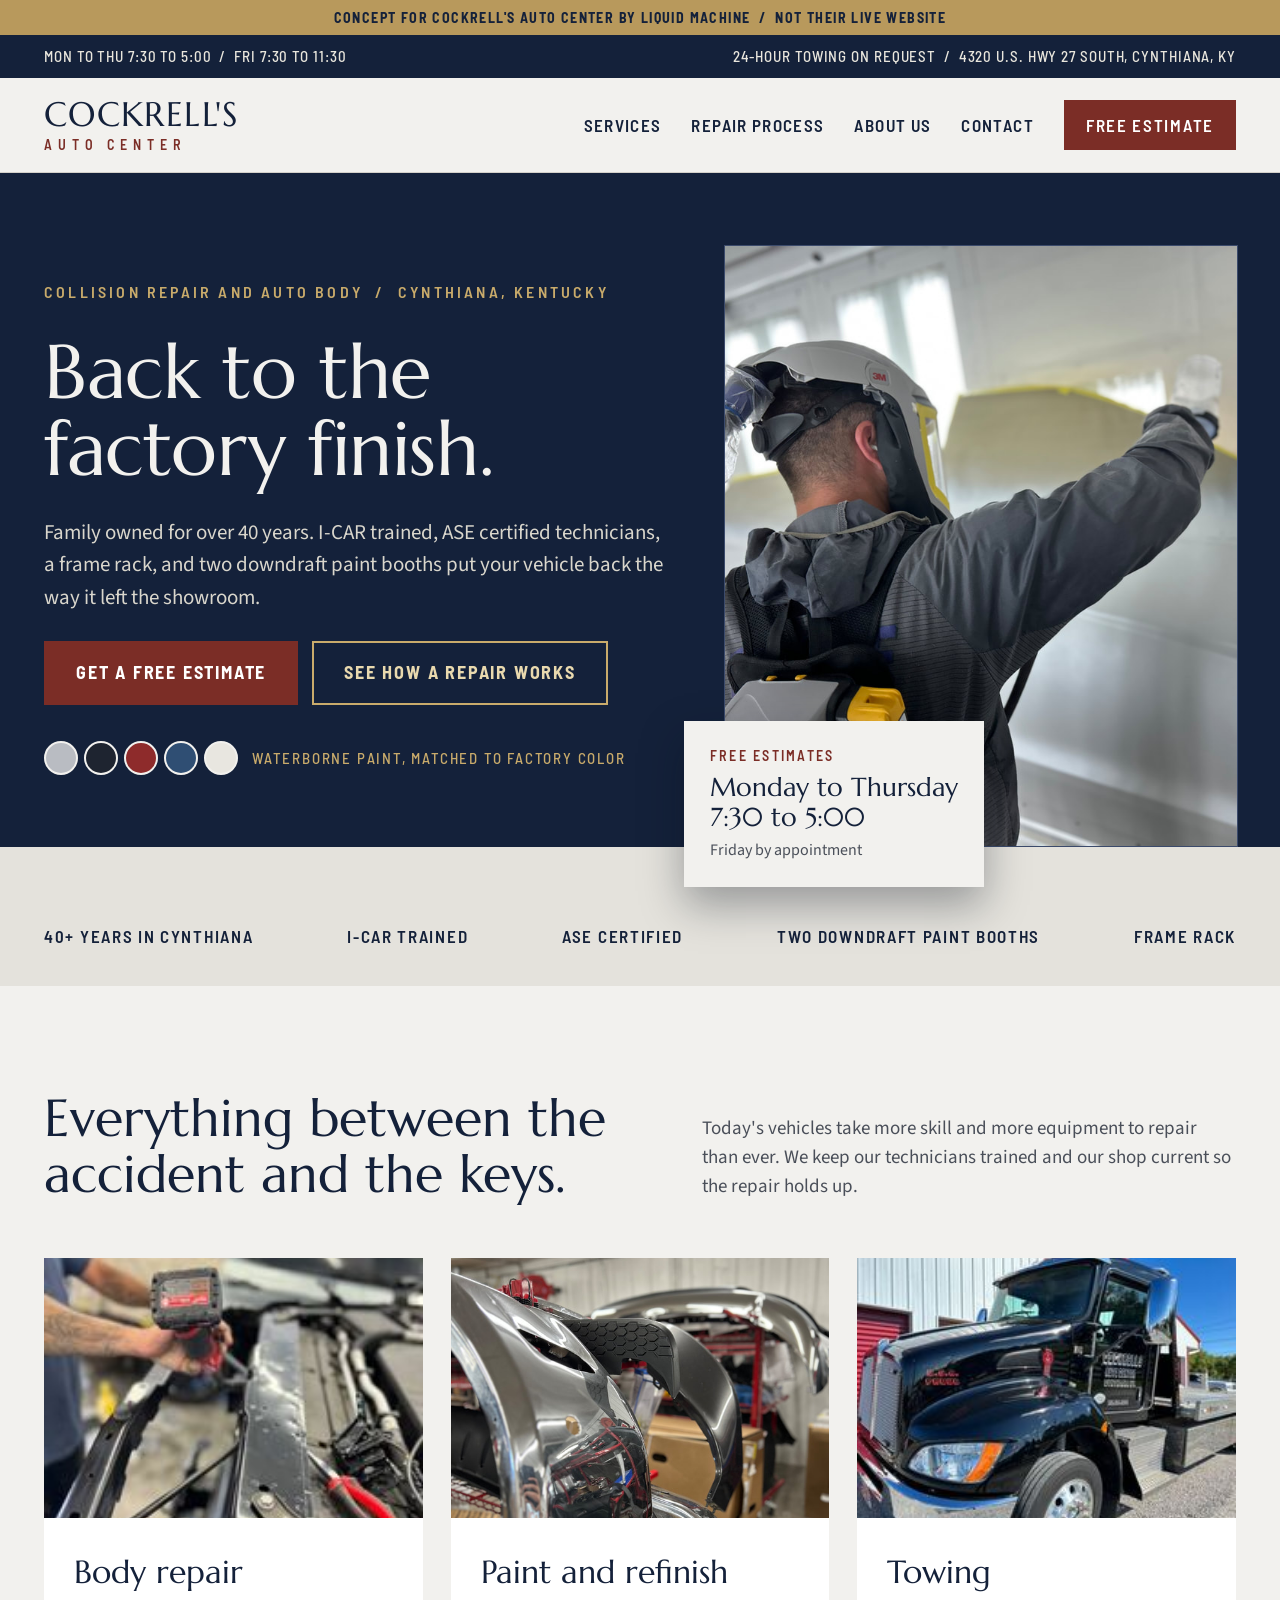
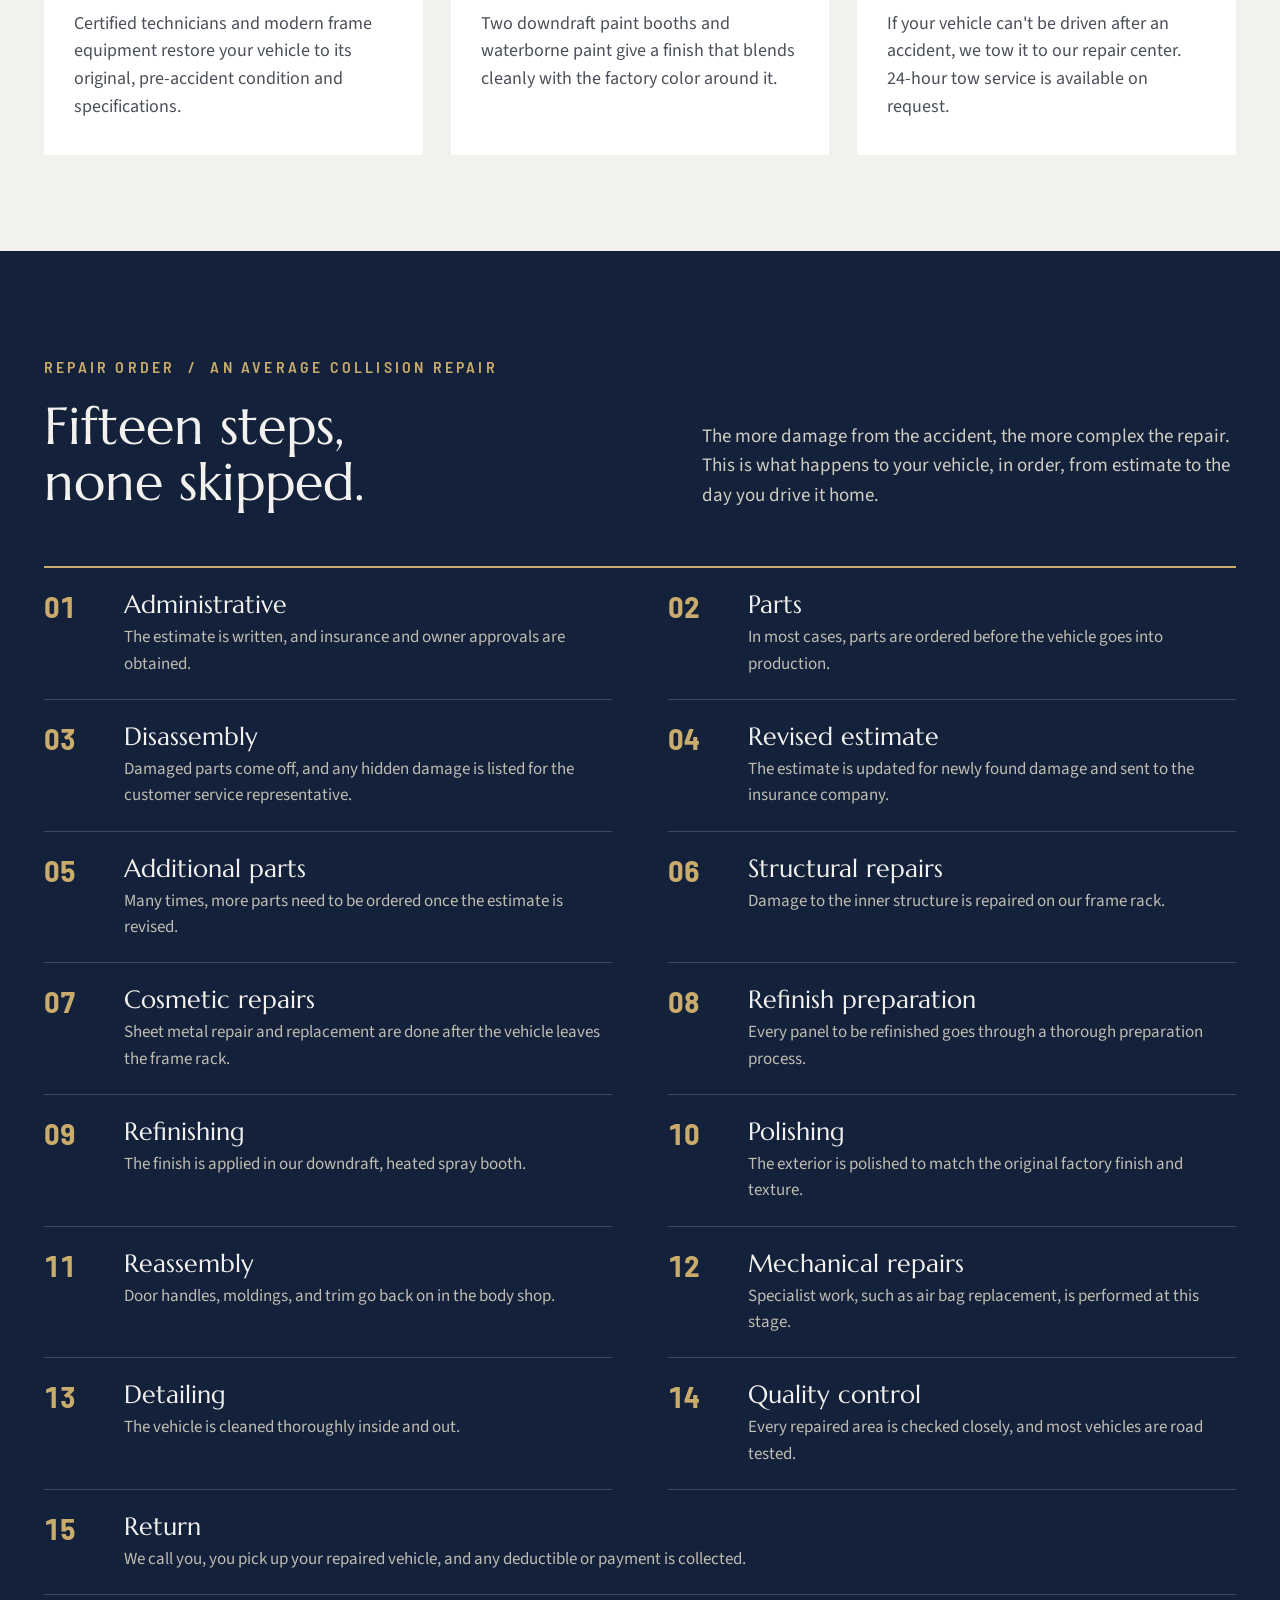
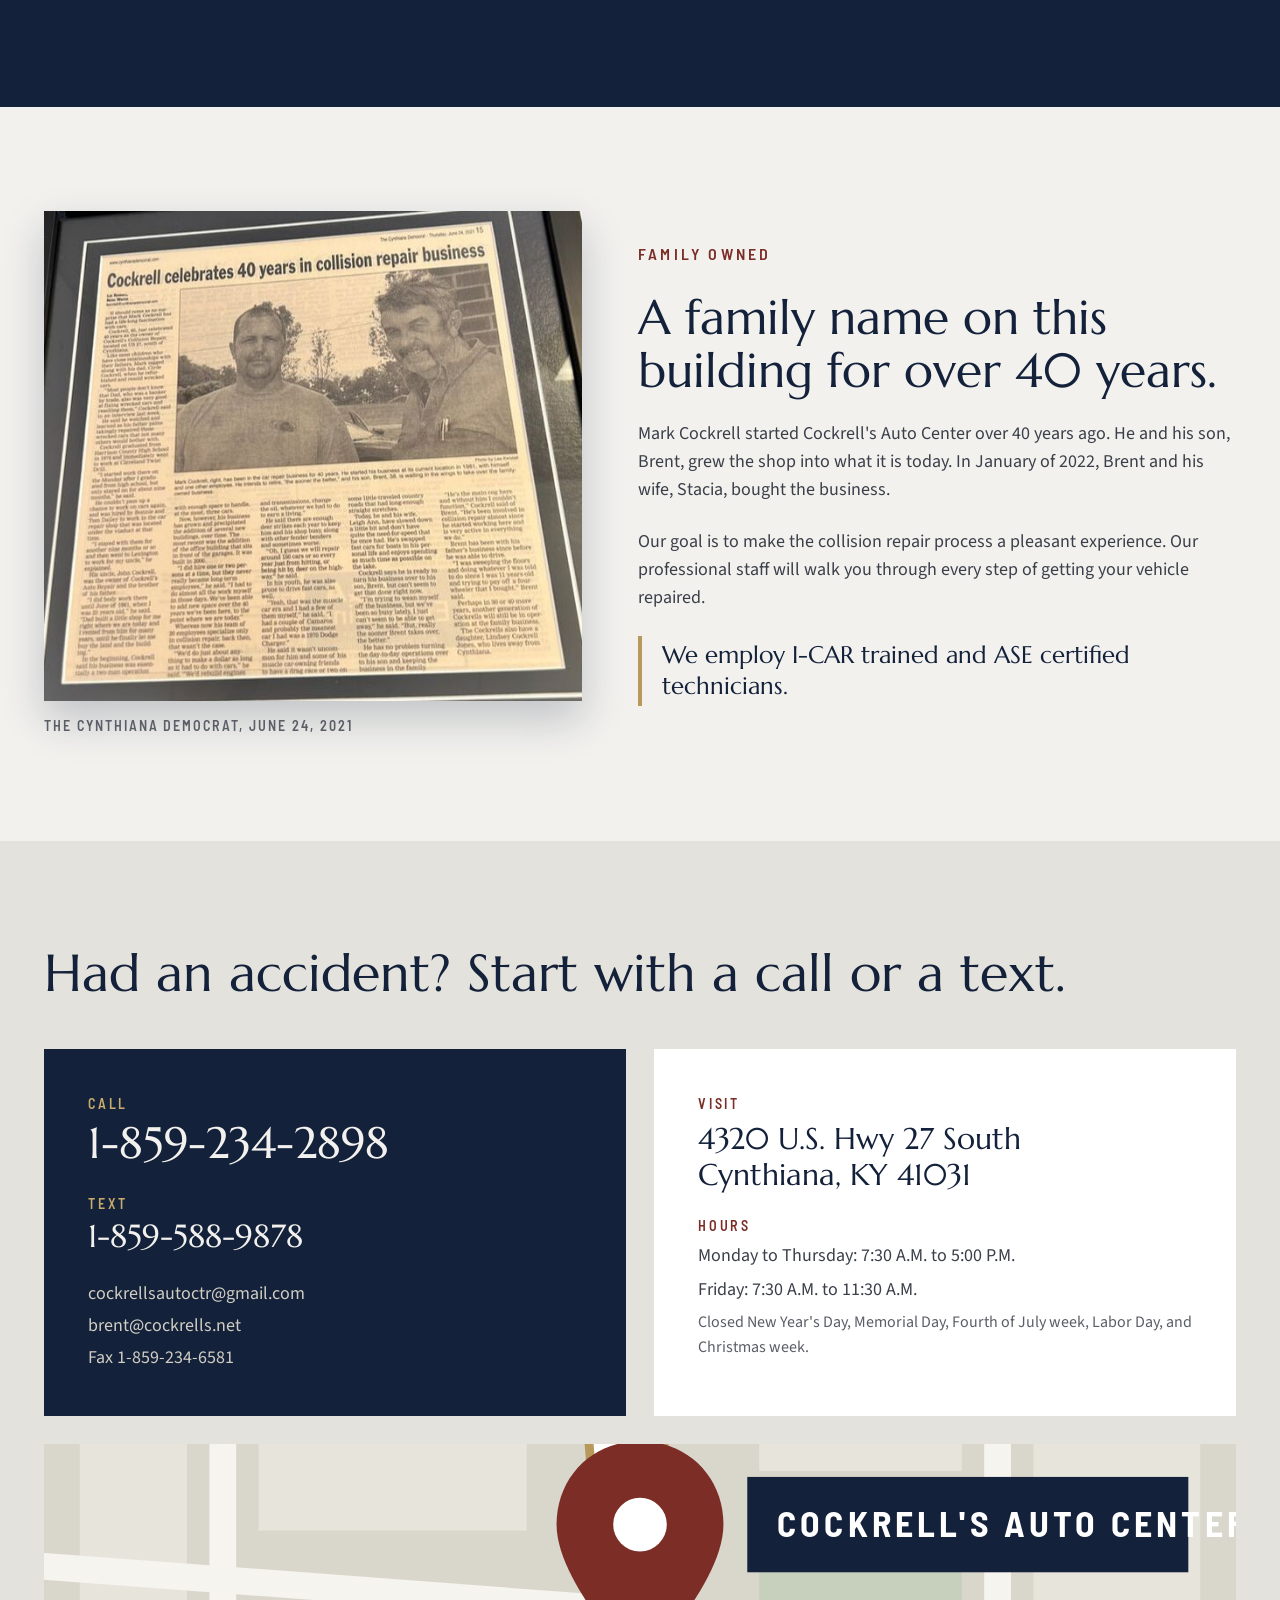
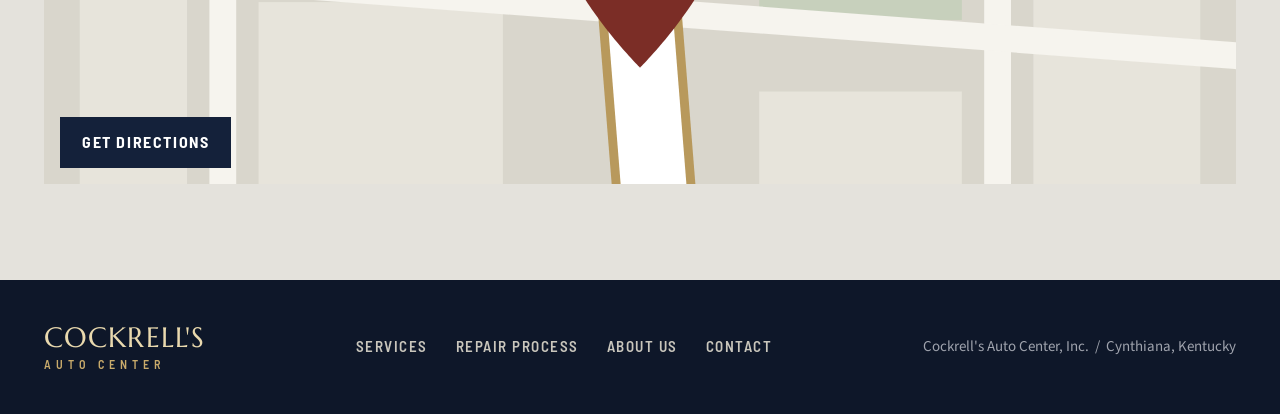
==== cockrells/index.html @ a6ce6d7f "Add hidden Cockrell's website concept demo at /cockrells Standalone page with the five mockup photos" ====
<!doctype html>
<html lang="en">
<head>
<meta charset="utf-8">
<meta name="viewport" content="width=device-width, initial-scale=1">
<meta name="robots" content="noindex, nofollow">
<title>Cockrell's Auto Center | Website concept</title>
<link rel="icon" href="/favicon.svg" type="image/svg+xml">
<link rel="preconnect" href="https://fonts.googleapis.com">
<link rel="preconnect" href="https://fonts.gstatic.com" crossorigin>
<link href="https://fonts.googleapis.com/css2?family=Barlow+Semi+Condensed:wght@500;600;700&family=Marcellus&family=Source+Sans+3:wght@400;600&display=swap" rel="stylesheet">
<style>
html{scroll-behavior:smooth}
body{margin:0;background:#F2F1EE;color:#1B1F27;font-family:'Source Sans 3',system-ui,sans-serif}
img{max-width:100%}
a{color:inherit;text-decoration:none}
a:hover{opacity:.8}
a:focus-visible{outline:3px solid #B8995C;outline-offset:3px}
</style>
</head>
<body>
<div style="background:#B8995C;color:#14213A;text-align:center;padding:9px 16px;font-family:'Barlow Semi Condensed',sans-serif;font-weight:700;font-size:14px;letter-spacing:.1em;text-transform:uppercase">Concept for Cockrell's Auto Center by Liquid Machine &nbsp;/&nbsp; Not their live website</div>
<div style="width:100%;background:#F2F1EE;color:#1B1F27;font-family:'Source Sans 3',system-ui,sans-serif;font-size:18px;line-height:1.55">

  <!-- Utility bar -->
  <div style="background:#14213A;color:#E9E6DD">
    <div style="max-width:1240px;margin:0 auto;padding:10px 24px;box-sizing:border-box;display:flex;flex-wrap:wrap;gap:8px 32px;justify-content:space-between;font-family:'Barlow Semi Condensed',sans-serif;font-weight:500;font-size:15px;letter-spacing:.06em;text-transform:uppercase">
      <span>Mon to Thu 7:30 to 5:00 &nbsp;/&nbsp; Fri 7:30 to 11:30</span>
      <span>24-hour towing on request &nbsp;/&nbsp; 4320 U.S. Hwy 27 South, Cynthiana, KY</span>
    </div>
  </div>

  <!-- Nav -->
  <div style="background:#F2F1EE;border-bottom:1px solid #D4D1CA">
    <div style="max-width:1240px;margin:0 auto;padding:20px 24px;box-sizing:border-box;display:flex;flex-wrap:wrap;gap:16px 40px;align-items:center;justify-content:space-between">
      <a href="#top" style="display:flex;flex-direction:column;line-height:1">
        <span style="font-family:'Marcellus',serif;font-size:34px;letter-spacing:.04em;color:#14213A">COCKRELL'S</span>
        <span style="font-family:'Barlow Semi Condensed',sans-serif;font-weight:600;font-size:14px;letter-spacing:.42em;color:#7B2D26;margin-top:6px">AUTO CENTER</span>
      </a>
      <div style="display:flex;flex-wrap:wrap;gap:10px 30px;align-items:center;font-family:'Barlow Semi Condensed',sans-serif;font-weight:600;font-size:17px;letter-spacing:.08em;text-transform:uppercase;color:#14213A">
        <a href="#services">Services</a>
        <a href="#process">Repair Process</a>
        <a href="#about">About Us</a>
        <a href="#contact">Contact</a>
        <a href="#contact" style="background:#7B2D26;color:#FFFFFF;padding:12px 22px;letter-spacing:.1em">Free Estimate</a>
      </div>
    </div>
  </div>

  <!-- Hero -->
  <div id="top" style="background:#14213A;color:#F2F1EE">
    <div style="max-width:1240px;margin:0 auto;padding:72px 24px 0;box-sizing:border-box;display:flex;flex-wrap:wrap;gap:48px;align-items:flex-end">
      <div style="flex:1 1 520px;min-width:0;padding-bottom:72px;display:flex;flex-direction:column;gap:28px">
        <div style="font-family:'Barlow Semi Condensed',sans-serif;font-weight:600;font-size:16px;letter-spacing:.2em;text-transform:uppercase;color:#C9AB6B">Collision repair and auto body &nbsp;/&nbsp; Cynthiana, Kentucky</div>
        <h1 style="margin:0;font-family:'Marcellus',serif;font-weight:400;font-size:76px;line-height:1.02;letter-spacing:-.005em;text-wrap:balance">Back to the factory finish.</h1>
        <p style="margin:0;max-width:30em;font-size:21px;line-height:1.55;color:#D9D6CC">Family owned for over 40 years. I-CAR trained, ASE certified technicians, a frame rack, and two downdraft paint booths put your vehicle back the way it left the showroom.</p>
        <div style="display:flex;flex-wrap:wrap;gap:14px">
          <a href="#contact" style="background:#7B2D26;color:#FFFFFF;padding:18px 32px;font-family:'Barlow Semi Condensed',sans-serif;font-weight:700;font-size:18px;letter-spacing:.1em;text-transform:uppercase">Get a free estimate</a>
          <a href="#process" style="border:2px solid #C9AB6B;color:#E9D9AE;padding:16px 30px;font-family:'Barlow Semi Condensed',sans-serif;font-weight:700;font-size:18px;letter-spacing:.1em;text-transform:uppercase">See how a repair works</a>
        </div>
        <div style="display:flex;flex-wrap:wrap;gap:14px;align-items:center;margin-top:8px">
          <div style="display:flex;gap:6px">
            <div style="width:30px;height:30px;border-radius:50%;background:#B9BCC2;border:2px solid #F2F1EE"></div>
            <div style="width:30px;height:30px;border-radius:50%;background:#1E2430;border:2px solid #F2F1EE"></div>
            <div style="width:30px;height:30px;border-radius:50%;background:#8E2B2B;border:2px solid #F2F1EE"></div>
            <div style="width:30px;height:30px;border-radius:50%;background:#2F4E73;border:2px solid #F2F1EE"></div>
            <div style="width:30px;height:30px;border-radius:50%;background:#E8E6E0;border:2px solid #F2F1EE"></div>
          </div>
          <span style="font-family:'Barlow Semi Condensed',sans-serif;font-weight:500;font-size:15px;letter-spacing:.12em;text-transform:uppercase;color:#C9AB6B">Waterborne paint, matched to factory color</span>
        </div>
      </div>

      <div style="flex:1 1 400px;min-width:0;position:relative">
        <img src="/cockrells/img/painter.jpg" alt="A Cockrell's painter in a respirator hood spraying a vehicle in the paint booth" style="display:block;width:100%;height:600px;object-fit:cover;object-position:28% 50%;border:1px solid #3B4A6B">
        <div style="position:absolute;left:-40px;bottom:-40px;max-width:300px;background:#F2F1EE;color:#14213A;padding:24px 26px;box-shadow:0 18px 40px rgba(10,16,30,.35);display:flex;flex-direction:column;gap:6px">
          <span style="font-family:'Barlow Semi Condensed',sans-serif;font-weight:600;font-size:14px;letter-spacing:.16em;text-transform:uppercase;color:#7B2D26">Free estimates</span>
          <span style="font-family:'Marcellus',serif;font-size:26px;line-height:1.15">Monday to Thursday<br>7:30 to 5:00</span>
          <span style="font-size:16px;color:#4A4F59">Friday by appointment</span>
        </div>
      </div>
    </div>
  </div>

  <!-- Credentials strip -->
  <div style="background:#E4E2DC;padding-top:40px">
    <div style="max-width:1240px;margin:0 auto;padding:36px 24px;box-sizing:border-box;display:flex;flex-wrap:wrap;gap:20px 48px;justify-content:space-between;font-family:'Barlow Semi Condensed',sans-serif;font-weight:600;font-size:17px;letter-spacing:.1em;text-transform:uppercase;color:#14213A">
      <span>40+ years in Cynthiana</span>
      <span>I-CAR trained</span>
      <span>ASE certified</span>
      <span>Two downdraft paint booths</span>
      <span>Frame rack</span>
    </div>
  </div>

  <!-- Services -->
  <div id="services" style="padding:104px 0 96px">
    <div style="max-width:1240px;margin:0 auto;padding:0 24px;box-sizing:border-box;display:flex;flex-direction:column;gap:56px">
      <div style="display:flex;flex-wrap:wrap;gap:24px 64px;align-items:flex-end;justify-content:space-between">
        <h2 style="margin:0;flex:1 1 420px;font-family:'Marcellus',serif;font-weight:400;font-size:52px;line-height:1.08;color:#14213A;text-wrap:balance">Everything between the accident and the keys.</h2>
        <p style="margin:0;flex:1 1 360px;font-size:19px;color:#4A4F59;max-width:34em">Today's vehicles take more skill and more equipment to repair than ever. We keep our technicians trained and our shop current so the repair holds up.</p>
      </div>

      <div style="display:flex;flex-wrap:wrap;gap:28px">
        <div style="flex:1 1 340px;min-width:0;display:flex;flex-direction:column;background:#FFFFFF">
          <img src="/cockrells/img/body-repair.jpg" alt="A technician using a power tool on a vehicle's front structure" style="display:block;width:100%;height:260px;object-fit:cover;object-position:50% 30%">
          <div style="padding:30px 30px 34px;display:flex;flex-direction:column;gap:12px">
            <h3 style="margin:0;font-family:'Marcellus',serif;font-weight:400;font-size:32px;color:#14213A">Body repair</h3>
            <p style="margin:0;color:#4A4F59">Certified technicians and modern frame equipment restore your vehicle to its original, pre-accident condition and specifications.</p>
          </div>
        </div>

        <div style="flex:1 1 340px;min-width:0;display:flex;flex-direction:column;background:#FFFFFF">
          <img src="/cockrells/img/paint-refinish.jpg" alt="Chrome and painted bumpers staged on racks inside the shop" style="display:block;width:100%;height:260px;object-fit:cover;object-position:50% 38%">
          <div style="padding:30px 30px 34px;display:flex;flex-direction:column;gap:12px">
            <h3 style="margin:0;font-family:'Marcellus',serif;font-weight:400;font-size:32px;color:#14213A">Paint and refinish</h3>
            <p style="margin:0;color:#4A4F59">Two downdraft paint booths and waterborne paint give a finish that blends cleanly with the factory color around it.</p>
          </div>
        </div>

        <div style="flex:1 1 340px;min-width:0;display:flex;flex-direction:column;background:#FFFFFF">
          <img src="/cockrells/img/towing.jpg" alt="Cockrell's black rollback tow truck parked outside the shop" style="display:block;width:100%;height:260px;object-fit:cover;object-position:50% 50%">
          <div style="padding:30px 30px 34px;display:flex;flex-direction:column;gap:12px">
            <h3 style="margin:0;font-family:'Marcellus',serif;font-weight:400;font-size:32px;color:#14213A">Towing</h3>
            <p style="margin:0;color:#4A4F59">If your vehicle can't be driven after an accident, we tow it to our repair center. 24-hour tow service is available on request.</p>
          </div>
        </div>
      </div>
    </div>
  </div>

  <!-- Repair order / process -->
  <div id="process" style="background:#14213A;color:#F2F1EE;padding:104px 0 112px">
    <div style="max-width:1240px;margin:0 auto;padding:0 24px;box-sizing:border-box;display:flex;flex-direction:column;gap:56px">
      <div style="display:flex;flex-wrap:wrap;gap:24px 64px;align-items:flex-end;justify-content:space-between">
        <div style="flex:1 1 420px;display:flex;flex-direction:column;gap:18px">
          <span style="font-family:'Barlow Semi Condensed',sans-serif;font-weight:600;font-size:16px;letter-spacing:.2em;text-transform:uppercase;color:#C9AB6B">Repair order &nbsp;/&nbsp; an average collision repair</span>
          <h2 style="margin:0;font-family:'Marcellus',serif;font-weight:400;font-size:52px;line-height:1.08;text-wrap:balance">Fifteen steps, none skipped.</h2>
        </div>
        <p style="margin:0;flex:1 1 360px;font-size:19px;color:#D0CDC3;max-width:34em">The more damage from the accident, the more complex the repair. This is what happens to your vehicle, in order, from estimate to the day you drive it home.</p>
      </div>

      <div style="display:flex;flex-wrap:wrap;gap:0 56px;border-top:2px solid #C9AB6B">
        <div style="flex:1 1 480px;min-width:0;display:flex;gap:24px;padding:22px 0;border-bottom:1px solid #3A4866">
            <span style="flex:0 0 56px;font-family:'Barlow Semi Condensed',sans-serif;font-weight:700;font-size:30px;line-height:1.1;color:#C9AB6B;font-variant-numeric:tabular-nums">01</span>
            <div style="min-width:0;display:flex;flex-direction:column;gap:4px">
              <span style="font-family:'Marcellus',serif;font-size:25px;line-height:1.2">Administrative</span>
              <span style="font-size:17px;color:#BFBCB2">The estimate is written, and insurance and owner approvals are obtained.</span>
            </div>
          </div><div style="flex:1 1 480px;min-width:0;display:flex;gap:24px;padding:22px 0;border-bottom:1px solid #3A4866">
            <span style="flex:0 0 56px;font-family:'Barlow Semi Condensed',sans-serif;font-weight:700;font-size:30px;line-height:1.1;color:#C9AB6B;font-variant-numeric:tabular-nums">02</span>
            <div style="min-width:0;display:flex;flex-direction:column;gap:4px">
              <span style="font-family:'Marcellus',serif;font-size:25px;line-height:1.2">Parts</span>
              <span style="font-size:17px;color:#BFBCB2">In most cases, parts are ordered before the vehicle goes into production.</span>
            </div>
          </div><div style="flex:1 1 480px;min-width:0;display:flex;gap:24px;padding:22px 0;border-bottom:1px solid #3A4866">
            <span style="flex:0 0 56px;font-family:'Barlow Semi Condensed',sans-serif;font-weight:700;font-size:30px;line-height:1.1;color:#C9AB6B;font-variant-numeric:tabular-nums">03</span>
            <div style="min-width:0;display:flex;flex-direction:column;gap:4px">
              <span style="font-family:'Marcellus',serif;font-size:25px;line-height:1.2">Disassembly</span>
              <span style="font-size:17px;color:#BFBCB2">Damaged parts come off, and any hidden damage is listed for the customer service representative.</span>
            </div>
          </div><div style="flex:1 1 480px;min-width:0;display:flex;gap:24px;padding:22px 0;border-bottom:1px solid #3A4866">
            <span style="flex:0 0 56px;font-family:'Barlow Semi Condensed',sans-serif;font-weight:700;font-size:30px;line-height:1.1;color:#C9AB6B;font-variant-numeric:tabular-nums">04</span>
            <div style="min-width:0;display:flex;flex-direction:column;gap:4px">
              <span style="font-family:'Marcellus',serif;font-size:25px;line-height:1.2">Revised estimate</span>
              <span style="font-size:17px;color:#BFBCB2">The estimate is updated for newly found damage and sent to the insurance company.</span>
            </div>
          </div><div style="flex:1 1 480px;min-width:0;display:flex;gap:24px;padding:22px 0;border-bottom:1px solid #3A4866">
            <span style="flex:0 0 56px;font-family:'Barlow Semi Condensed',sans-serif;font-weight:700;font-size:30px;line-height:1.1;color:#C9AB6B;font-variant-numeric:tabular-nums">05</span>
            <div style="min-width:0;display:flex;flex-direction:column;gap:4px">
              <span style="font-family:'Marcellus',serif;font-size:25px;line-height:1.2">Additional parts</span>
              <span style="font-size:17px;color:#BFBCB2">Many times, more parts need to be ordered once the estimate is revised.</span>
            </div>
          </div><div style="flex:1 1 480px;min-width:0;display:flex;gap:24px;padding:22px 0;border-bottom:1px solid #3A4866">
            <span style="flex:0 0 56px;font-family:'Barlow Semi Condensed',sans-serif;font-weight:700;font-size:30px;line-height:1.1;color:#C9AB6B;font-variant-numeric:tabular-nums">06</span>
            <div style="min-width:0;display:flex;flex-direction:column;gap:4px">
              <span style="font-family:'Marcellus',serif;font-size:25px;line-height:1.2">Structural repairs</span>
              <span style="font-size:17px;color:#BFBCB2">Damage to the inner structure is repaired on our frame rack.</span>
            </div>
          </div><div style="flex:1 1 480px;min-width:0;display:flex;gap:24px;padding:22px 0;border-bottom:1px solid #3A4866">
            <span style="flex:0 0 56px;font-family:'Barlow Semi Condensed',sans-serif;font-weight:700;font-size:30px;line-height:1.1;color:#C9AB6B;font-variant-numeric:tabular-nums">07</span>
            <div style="min-width:0;display:flex;flex-direction:column;gap:4px">
              <span style="font-family:'Marcellus',serif;font-size:25px;line-height:1.2">Cosmetic repairs</span>
              <span style="font-size:17px;color:#BFBCB2">Sheet metal repair and replacement are done after the vehicle leaves the frame rack.</span>
            </div>
          </div><div style="flex:1 1 480px;min-width:0;display:flex;gap:24px;padding:22px 0;border-bottom:1px solid #3A4866">
            <span style="flex:0 0 56px;font-family:'Barlow Semi Condensed',sans-serif;font-weight:700;font-size:30px;line-height:1.1;color:#C9AB6B;font-variant-numeric:tabular-nums">08</span>
            <div style="min-width:0;display:flex;flex-direction:column;gap:4px">
              <span style="font-family:'Marcellus',serif;font-size:25px;line-height:1.2">Refinish preparation</span>
              <span style="font-size:17px;color:#BFBCB2">Every panel to be refinished goes through a thorough preparation process.</span>
            </div>
          </div><div style="flex:1 1 480px;min-width:0;display:flex;gap:24px;padding:22px 0;border-bottom:1px solid #3A4866">
            <span style="flex:0 0 56px;font-family:'Barlow Semi Condensed',sans-serif;font-weight:700;font-size:30px;line-height:1.1;color:#C9AB6B;font-variant-numeric:tabular-nums">09</span>
            <div style="min-width:0;display:flex;flex-direction:column;gap:4px">
              <span style="font-family:'Marcellus',serif;font-size:25px;line-height:1.2">Refinishing</span>
              <span style="font-size:17px;color:#BFBCB2">The finish is applied in our downdraft, heated spray booth.</span>
            </div>
          </div><div style="flex:1 1 480px;min-width:0;display:flex;gap:24px;padding:22px 0;border-bottom:1px solid #3A4866">
            <span style="flex:0 0 56px;font-family:'Barlow Semi Condensed',sans-serif;font-weight:700;font-size:30px;line-height:1.1;color:#C9AB6B;font-variant-numeric:tabular-nums">10</span>
            <div style="min-width:0;display:flex;flex-direction:column;gap:4px">
              <span style="font-family:'Marcellus',serif;font-size:25px;line-height:1.2">Polishing</span>
              <span style="font-size:17px;color:#BFBCB2">The exterior is polished to match the original factory finish and texture.</span>
            </div>
          </div><div style="flex:1 1 480px;min-width:0;display:flex;gap:24px;padding:22px 0;border-bottom:1px solid #3A4866">
            <span style="flex:0 0 56px;font-family:'Barlow Semi Condensed',sans-serif;font-weight:700;font-size:30px;line-height:1.1;color:#C9AB6B;font-variant-numeric:tabular-nums">11</span>
            <div style="min-width:0;display:flex;flex-direction:column;gap:4px">
              <span style="font-family:'Marcellus',serif;font-size:25px;line-height:1.2">Reassembly</span>
              <span style="font-size:17px;color:#BFBCB2">Door handles, moldings, and trim go back on in the body shop.</span>
            </div>
          </div><div style="flex:1 1 480px;min-width:0;display:flex;gap:24px;padding:22px 0;border-bottom:1px solid #3A4866">
            <span style="flex:0 0 56px;font-family:'Barlow Semi Condensed',sans-serif;font-weight:700;font-size:30px;line-height:1.1;color:#C9AB6B;font-variant-numeric:tabular-nums">12</span>
            <div style="min-width:0;display:flex;flex-direction:column;gap:4px">
              <span style="font-family:'Marcellus',serif;font-size:25px;line-height:1.2">Mechanical repairs</span>
              <span style="font-size:17px;color:#BFBCB2">Specialist work, such as air bag replacement, is performed at this stage.</span>
            </div>
          </div><div style="flex:1 1 480px;min-width:0;display:flex;gap:24px;padding:22px 0;border-bottom:1px solid #3A4866">
            <span style="flex:0 0 56px;font-family:'Barlow Semi Condensed',sans-serif;font-weight:700;font-size:30px;line-height:1.1;color:#C9AB6B;font-variant-numeric:tabular-nums">13</span>
            <div style="min-width:0;display:flex;flex-direction:column;gap:4px">
              <span style="font-family:'Marcellus',serif;font-size:25px;line-height:1.2">Detailing</span>
              <span style="font-size:17px;color:#BFBCB2">The vehicle is cleaned thoroughly inside and out.</span>
            </div>
          </div><div style="flex:1 1 480px;min-width:0;display:flex;gap:24px;padding:22px 0;border-bottom:1px solid #3A4866">
            <span style="flex:0 0 56px;font-family:'Barlow Semi Condensed',sans-serif;font-weight:700;font-size:30px;line-height:1.1;color:#C9AB6B;font-variant-numeric:tabular-nums">14</span>
            <div style="min-width:0;display:flex;flex-direction:column;gap:4px">
              <span style="font-family:'Marcellus',serif;font-size:25px;line-height:1.2">Quality control</span>
              <span style="font-size:17px;color:#BFBCB2">Every repaired area is checked closely, and most vehicles are road tested.</span>
            </div>
          </div><div style="flex:1 1 480px;min-width:0;display:flex;gap:24px;padding:22px 0;border-bottom:1px solid #3A4866">
            <span style="flex:0 0 56px;font-family:'Barlow Semi Condensed',sans-serif;font-weight:700;font-size:30px;line-height:1.1;color:#C9AB6B;font-variant-numeric:tabular-nums">15</span>
            <div style="min-width:0;display:flex;flex-direction:column;gap:4px">
              <span style="font-family:'Marcellus',serif;font-size:25px;line-height:1.2">Return</span>
              <span style="font-size:17px;color:#BFBCB2">We call you, you pick up your repaired vehicle, and any deductible or payment is collected.</span>
            </div>
          </div>
      </div>
    </div>
  </div>

  <!-- About -->
  <div id="about" style="padding:104px 0">
    <div style="max-width:1240px;margin:0 auto;padding:0 24px;box-sizing:border-box;display:flex;flex-wrap:wrap;gap:56px;align-items:center">
      <div style="flex:1 1 380px;min-width:0;display:flex;flex-direction:column;gap:14px">
        <img src="/cockrells/img/clipping.jpg" alt="Framed newspaper clipping: Cockrell celebrates 40 years in collision repair business" style="display:block;width:100%;height:auto;box-shadow:0 18px 40px rgba(20,33,58,.22)">
        <span style="font-family:'Barlow Semi Condensed',sans-serif;font-weight:600;font-size:14px;letter-spacing:.14em;text-transform:uppercase;color:#5A5E66">The Cynthiana Democrat, June 24, 2021</span>
      </div>
      <div style="flex:1 1 440px;min-width:0;display:flex;flex-direction:column;gap:24px">
        <span style="font-family:'Barlow Semi Condensed',sans-serif;font-weight:600;font-size:16px;letter-spacing:.2em;text-transform:uppercase;color:#7B2D26">Family owned</span>
        <h2 style="margin:0;font-family:'Marcellus',serif;font-weight:400;font-size:48px;line-height:1.1;color:#14213A;text-wrap:balance">A family name on this building for over 40 years.</h2>
        <p style="margin:0;color:#3A3F49">Mark Cockrell started Cockrell's Auto Center over 40 years ago. He and his son, Brent, grew the shop into what it is today. In January of 2022, Brent and his wife, Stacia, bought the business.</p>
        <p style="margin:0;color:#3A3F49">Our goal is to make the collision repair process a pleasant experience. Our professional staff will walk you through every step of getting your vehicle repaired.</p>
        <div style="border-left:4px solid #B8995C;padding:4px 0 4px 20px;font-family:'Marcellus',serif;font-size:24px;line-height:1.3;color:#14213A">We employ I-CAR trained and ASE certified technicians.</div>
      </div>
    </div>
  </div>

  <!-- Contact -->
  <div id="contact" style="background:#E4E2DC;padding:104px 0 96px">
    <div style="max-width:1240px;margin:0 auto;padding:0 24px;box-sizing:border-box;display:flex;flex-direction:column;gap:48px">
      <h2 style="margin:0;font-family:'Marcellus',serif;font-weight:400;font-size:52px;line-height:1.08;color:#14213A;text-wrap:balance">Had an accident? Start with a call or a text.</h2>
      <div style="display:flex;flex-wrap:wrap;gap:28px">
        <div style="flex:1 1 380px;min-width:0;background:#14213A;color:#F2F1EE;padding:44px;display:flex;flex-direction:column;gap:26px">
          <div style="display:flex;flex-direction:column;gap:4px">
            <span style="font-family:'Barlow Semi Condensed',sans-serif;font-weight:600;font-size:14px;letter-spacing:.2em;text-transform:uppercase;color:#C9AB6B">Call</span>
            <span style="font-family:'Marcellus',serif;font-size:44px;line-height:1.1">1-859-234-2898</span>
          </div>
          <div style="display:flex;flex-direction:column;gap:4px">
            <span style="font-family:'Barlow Semi Condensed',sans-serif;font-weight:600;font-size:14px;letter-spacing:.2em;text-transform:uppercase;color:#C9AB6B">Text</span>
            <span style="font-family:'Marcellus',serif;font-size:32px;line-height:1.1">1-859-588-9878</span>
          </div>
          <div style="display:flex;flex-direction:column;gap:4px;font-size:18px;color:#D0CDC3">
            <span>cockrellsautoctr@gmail.com</span>
            <span>brent@cockrells.net</span>
            <span>Fax 1-859-234-6581</span>
          </div>
        </div>

        <div style="flex:1 1 380px;min-width:0;background:#FFFFFF;padding:44px;display:flex;flex-direction:column;gap:22px">
          <div style="display:flex;flex-direction:column;gap:6px">
            <span style="font-family:'Barlow Semi Condensed',sans-serif;font-weight:600;font-size:14px;letter-spacing:.2em;text-transform:uppercase;color:#7B2D26">Visit</span>
            <span style="font-family:'Marcellus',serif;font-size:30px;line-height:1.2;color:#14213A">4320 U.S. Hwy 27 South<br>Cynthiana, KY 41031</span>
          </div>
          <div style="display:flex;flex-direction:column;gap:6px;font-size:18px;color:#3A3F49">
            <span style="font-family:'Barlow Semi Condensed',sans-serif;font-weight:600;font-size:14px;letter-spacing:.2em;text-transform:uppercase;color:#7B2D26">Hours</span>
            <span>Monday to Thursday: 7:30 A.M. to 5:00 P.M.</span>
            <span>Friday: 7:30 A.M. to 11:30 A.M.</span>
            <span style="font-size:16px;color:#5A5E66">Closed New Year's Day, Memorial Day, Fourth of July week, Labor Day, and Christmas week.</span>
          </div>
        </div>

        <div style="flex:1 1 380px;min-width:0;min-height:340px;position:relative;overflow:hidden;background:#D9D6CC">
          <svg viewBox="0 0 400 340" preserveAspectRatio="xMidYMid slice" aria-hidden="true" style="position:absolute;top:0;left:0;width:100%;height:100%;display:block">
            <rect width="400" height="340" fill="#D9D6CC"/>
            <rect x="12" y="12" width="36" height="36" fill="#E7E4DB"/>
            <rect x="72" y="12" width="96" height="36" fill="#E7E4DB"/>
            <rect x="232" y="12" width="76" height="36" fill="#E7E4DB"/>
            <rect x="332" y="12" width="56" height="36" fill="#E7E4DB"/>
            <rect x="12" y="72" width="36" height="166" fill="#E7E4DB"/>
            <rect x="72" y="72" width="90" height="70" fill="#E7E4DB"/>
            <rect x="72" y="166" width="82" height="72" fill="#E7E4DB"/>
            <rect x="240" y="72" width="68" height="50" fill="#E7E4DB"/>
            <rect x="332" y="72" width="56" height="166" fill="#E7E4DB"/>
            <rect x="240" y="196" width="68" height="42" fill="#E7E4DB"/>
            <rect x="12" y="262" width="150" height="66" fill="#E7E4DB"/>
            <rect x="240" y="262" width="148" height="66" fill="#E7E4DB"/>
            <rect x="240" y="146" width="68" height="26" fill="#C7D0BC"/>
            <g stroke="#F6F4EE" stroke-width="9" stroke-linecap="round">
              <line x1="0" y1="60" x2="400" y2="60"/>
              <line x1="0" y1="250" x2="400" y2="250"/>
              <line x1="60" y1="0" x2="60" y2="340"/>
              <line x1="320" y1="0" x2="320" y2="340"/>
              <line x1="0" y1="154" x2="400" y2="184"/>
            </g>
            <line x1="186" y1="-6" x2="214" y2="346" stroke="#B8995C" stroke-width="28"/>
            <line x1="186" y1="-6" x2="214" y2="346" stroke="#FFFFFF" stroke-width="22"/>
            <text transform="translate(206,262) rotate(87)" font-family="Barlow Semi Condensed, sans-serif" font-weight="600" font-size="12" letter-spacing="3" fill="#5A5E66">U.S. 27</text>
            <path d="M200 112 C184 112 172 124 172 140 C172 160 200 188 200 188 C200 188 228 160 228 140 C228 124 216 112 200 112 Z" fill="#7B2D26"/>
            <circle cx="200" cy="140" r="9" fill="#FFFFFF"/>
            <rect x="236" y="124" width="148" height="32" fill="#14213A"/>
            <text x="246" y="144" font-family="Barlow Semi Condensed, sans-serif" font-weight="700" font-size="12" letter-spacing="1.4" fill="#FFFFFF">COCKRELL'S AUTO CENTER</text>
          </svg>
          <a href="https://www.google.com/maps/search/?api=1&amp;query=4320+US+Highway+27+South+Cynthiana+KY+41031" style="position:absolute;left:16px;bottom:16px;background:#14213A;color:#FFFFFF;padding:13px 22px;font-family:'Barlow Semi Condensed',sans-serif;font-weight:700;font-size:16px;letter-spacing:.1em;text-transform:uppercase">Get directions</a>
        </div>
      </div>
    </div>
  </div>

  <!-- Footer -->
  <div style="background:#0E1729;color:#C9C6BC">
    <div style="max-width:1240px;margin:0 auto;padding:44px 24px;box-sizing:border-box;display:flex;flex-wrap:wrap;gap:24px 48px;justify-content:space-between;align-items:center">
      <div style="display:flex;flex-direction:column;line-height:1">
        <span style="font-family:'Marcellus',serif;font-size:28px;letter-spacing:.04em;color:#E9D9AE">COCKRELL'S</span>
        <span style="font-family:'Barlow Semi Condensed',sans-serif;font-weight:600;font-size:12px;letter-spacing:.42em;color:#C9AB6B;margin-top:6px">AUTO CENTER</span>
      </div>
      <div style="display:flex;flex-wrap:wrap;gap:10px 28px;font-family:'Barlow Semi Condensed',sans-serif;font-weight:600;font-size:15px;letter-spacing:.1em;text-transform:uppercase">
        <a href="#services">Services</a>
        <a href="#process">Repair Process</a>
        <a href="#about">About Us</a>
        <a href="#contact">Contact</a>
      </div>
      <span style="font-size:15px;color:#9FA3AD">Cockrell's Auto Center, Inc. &nbsp;/&nbsp; Cynthiana, Kentucky</span>
    </div>
  </div>

</div>
</body>
</html>
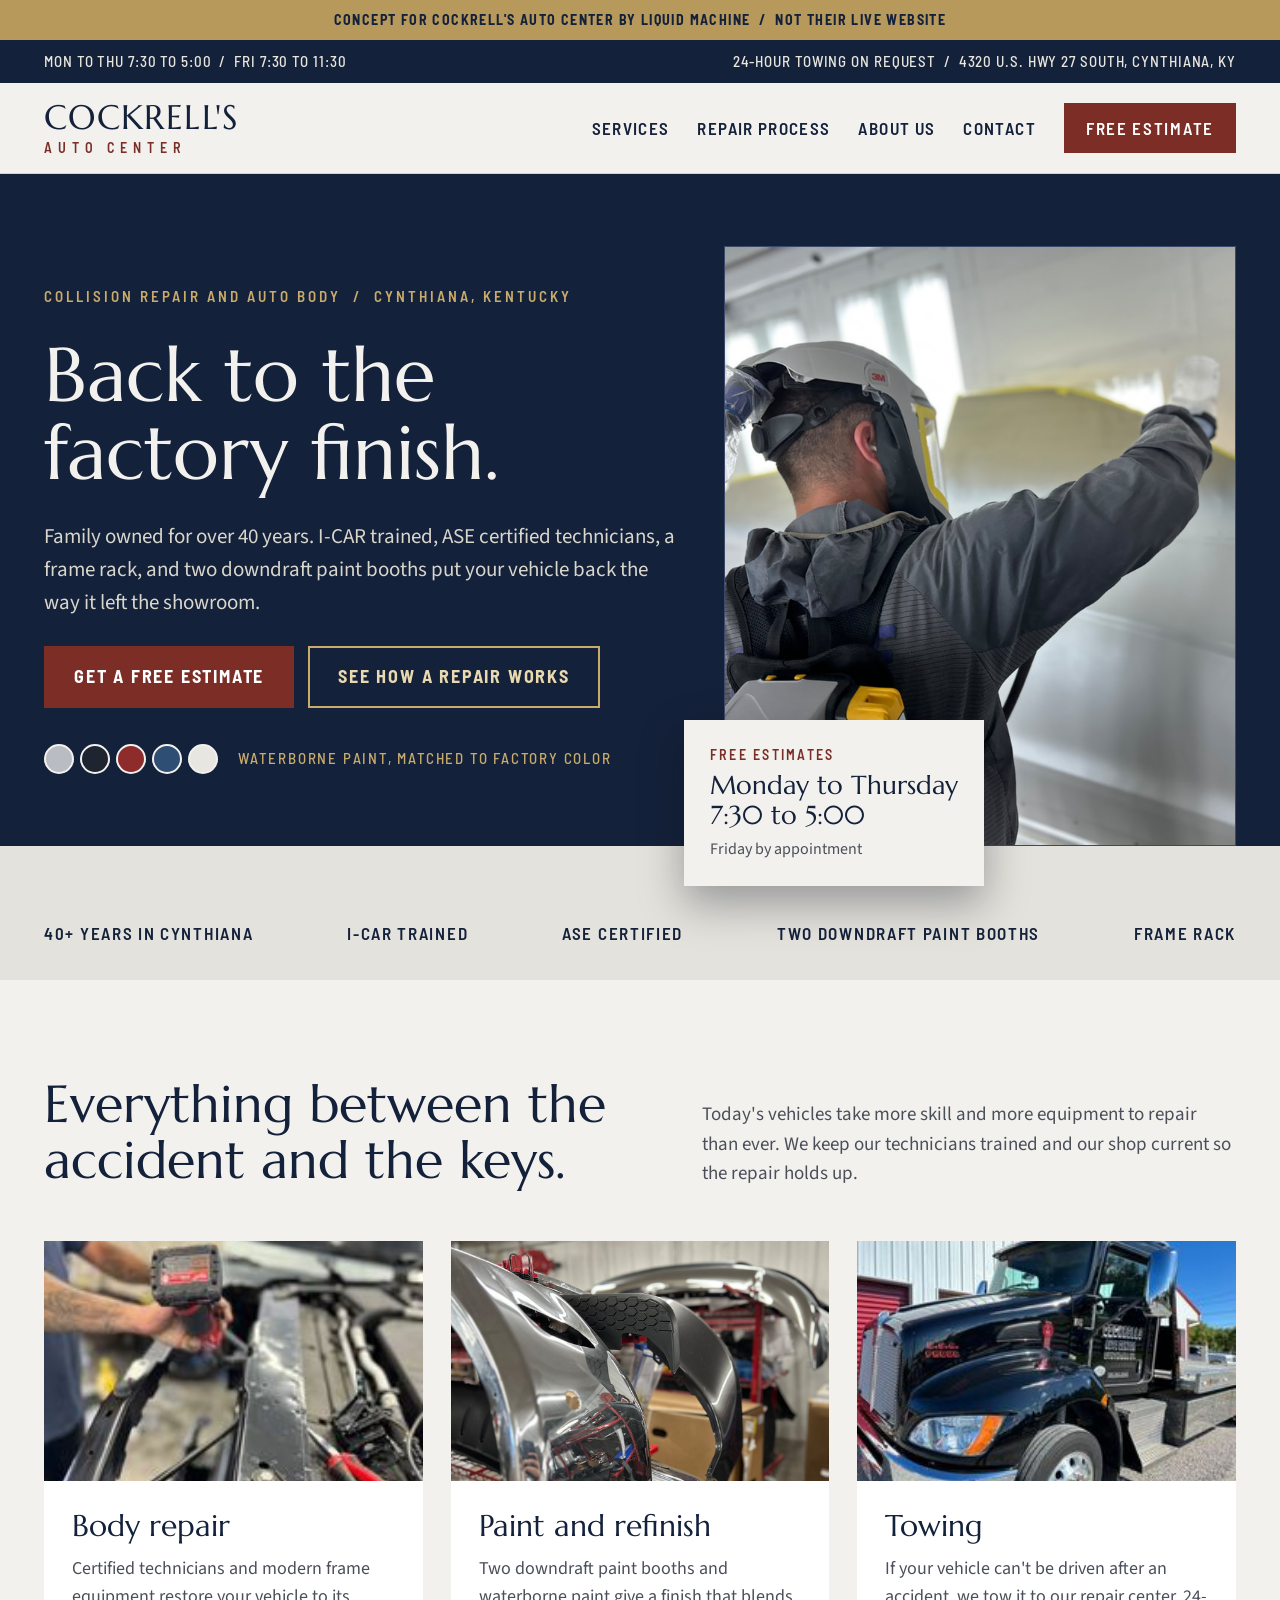
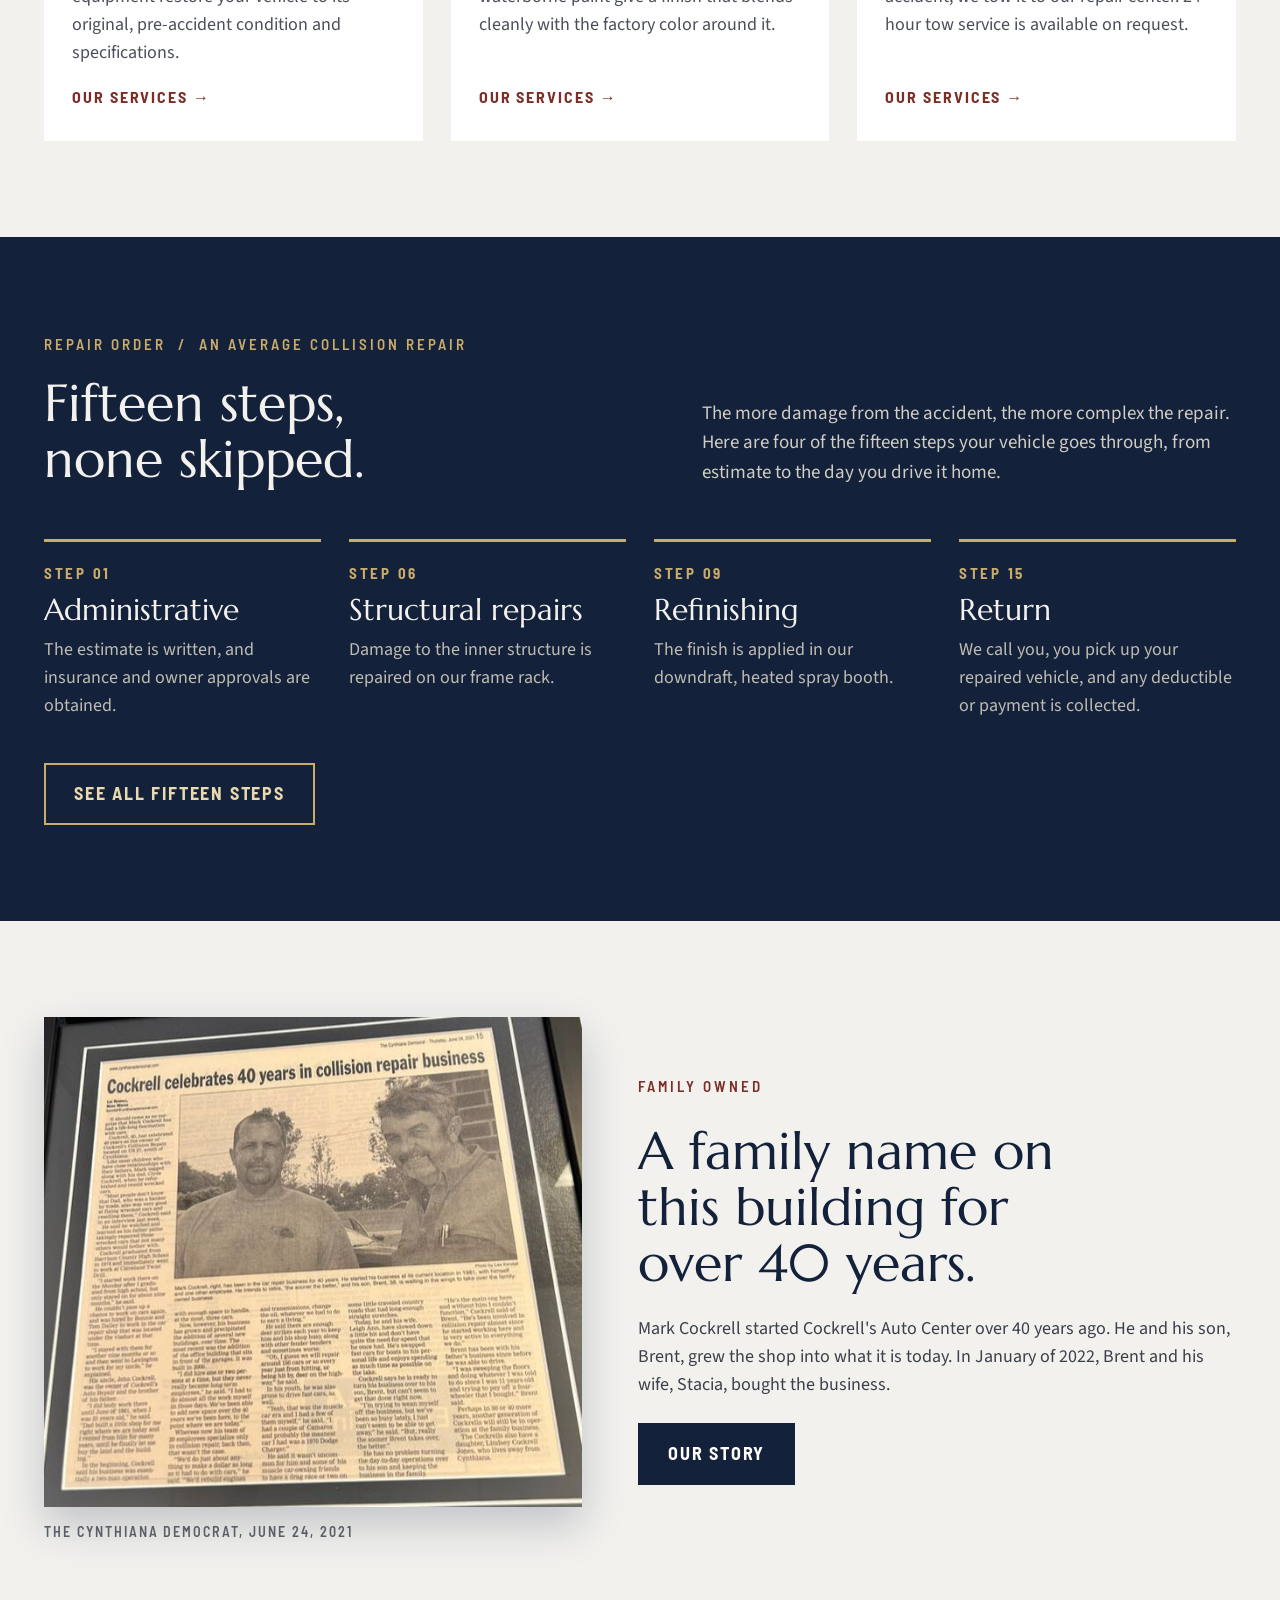
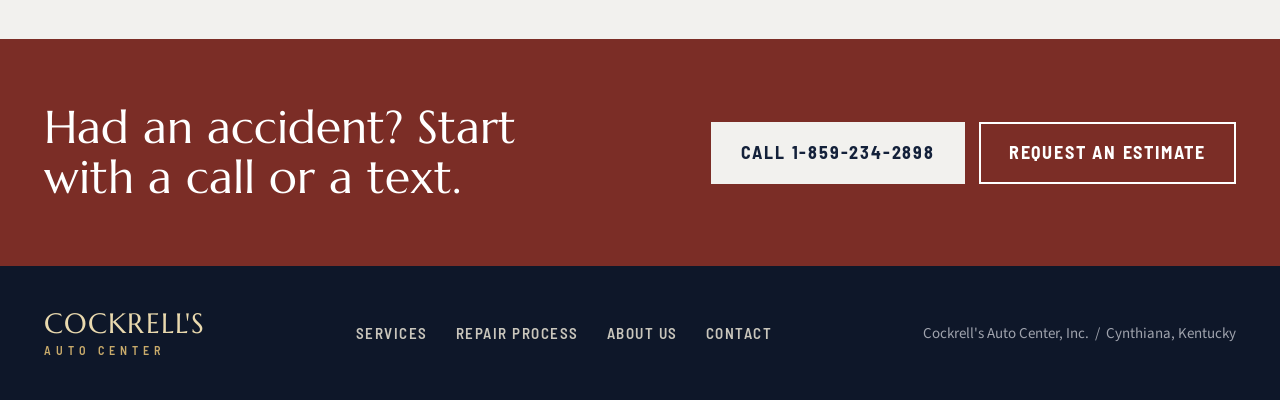
==== commit 4ce2c744: "Expand Cockrell's concept into five pages: home, services, repair process, about, contact Co-Authore" ====
--- a/cockrells/index.html
+++ b/cockrells/index.html
@@ -4,342 +4,82 @@
 <meta charset="utf-8">
 <meta name="viewport" content="width=device-width, initial-scale=1">
 <meta name="robots" content="noindex, nofollow">
-<title>Cockrell's Auto Center | Website concept</title>
+<title>Cockrell&#x27;s Auto Center | Website concept</title>
 <link rel="icon" href="/favicon.svg" type="image/svg+xml">
 <link rel="preconnect" href="https://fonts.googleapis.com">
 <link rel="preconnect" href="https://fonts.gstatic.com" crossorigin>
 <link href="https://fonts.googleapis.com/css2?family=Barlow+Semi+Condensed:wght@500;600;700&family=Marcellus&family=Source+Sans+3:wght@400;600&display=swap" rel="stylesheet">
-<style>
-html{scroll-behavior:smooth}
-body{margin:0;background:#F2F1EE;color:#1B1F27;font-family:'Source Sans 3',system-ui,sans-serif}
-img{max-width:100%}
-a{color:inherit;text-decoration:none}
-a:hover{opacity:.8}
-a:focus-visible{outline:3px solid #B8995C;outline-offset:3px}
-</style>
+<link rel="stylesheet" href="/cockrells/style.css">
 </head>
 <body>
-<div style="background:#B8995C;color:#14213A;text-align:center;padding:9px 16px;font-family:'Barlow Semi Condensed',sans-serif;font-weight:700;font-size:14px;letter-spacing:.1em;text-transform:uppercase">Concept for Cockrell's Auto Center by Liquid Machine &nbsp;/&nbsp; Not their live website</div>
-<div style="width:100%;background:#F2F1EE;color:#1B1F27;font-family:'Source Sans 3',system-ui,sans-serif;font-size:18px;line-height:1.55">
+<div class="banner">Concept for Cockrell's Auto Center by Liquid Machine &nbsp;/&nbsp; Not their live website</div>
+<div class="util"><div class="wrap">
+  <span>Mon to Thu 7:30 to 5:00 &nbsp;/&nbsp; Fri 7:30 to 11:30</span>
+  <span>24-hour towing on request &nbsp;/&nbsp; 4320 U.S. Hwy 27 South, Cynthiana, KY</span>
+</div></div>
+<div class="nav"><div class="wrap">
+  <a class="logo" href="/cockrells/"><b>COCKRELL'S</b><i>AUTO CENTER</i></a>
+  <div class="links"><a href="/cockrells/services/">Services</a><a href="/cockrells/process/">Repair Process</a><a href="/cockrells/about/">About Us</a><a href="/cockrells/contact/">Contact</a><a class="est" href="/cockrells/contact/">Free Estimate</a></div>
+</div></div>
 
-  <!-- Utility bar -->
-  <div style="background:#14213A;color:#E9E6DD">
-    <div style="max-width:1240px;margin:0 auto;padding:10px 24px;box-sizing:border-box;display:flex;flex-wrap:wrap;gap:8px 32px;justify-content:space-between;font-family:'Barlow Semi Condensed',sans-serif;font-weight:500;font-size:15px;letter-spacing:.06em;text-transform:uppercase">
-      <span>Mon to Thu 7:30 to 5:00 &nbsp;/&nbsp; Fri 7:30 to 11:30</span>
-      <span>24-hour towing on request &nbsp;/&nbsp; 4320 U.S. Hwy 27 South, Cynthiana, KY</span>
+<div class="hero"><div class="wrap">
+  <div class="copy">
+    <div class="lab eyebrow">Collision repair and auto body &nbsp;/&nbsp; Cynthiana, Kentucky</div>
+    <h1>Back to the factory finish.</h1>
+    <p class="lead">Family owned for over 40 years. I-CAR trained, ASE certified technicians, a frame rack, and two downdraft paint booths put your vehicle back the way it left the showroom.</p>
+    <div class="btnrow">
+      <a class="btn" href="/cockrells/contact/">Get a free estimate</a>
+      <a class="btn ghost" href="/cockrells/process/">See how a repair works</a>
+    </div>
+    <div class="swatches">
+      <span class="d" style="background:#B9BCC2"></span><span class="d" style="background:#1E2430"></span><span class="d" style="background:#8E2B2B"></span><span class="d" style="background:#2F4E73"></span><span class="d" style="background:#E8E6E0"></span>
+      <span class="lab">Waterborne paint, matched to factory color</span>
     </div>
   </div>
+  <div class="media">
+    <img src="/cockrells/img/painter.jpg" alt="A Cockrell's painter in a respirator hood spraying a vehicle in the paint booth">
+    <div class="floatcard"><span class="lab">Free estimates</span><span class="disp">Monday to Thursday<br>7:30 to 5:00</span><small>Friday by appointment</small></div>
+  </div>
+</div></div>
 
-  <!-- Nav -->
-  <div style="background:#F2F1EE;border-bottom:1px solid #D4D1CA">
-    <div style="max-width:1240px;margin:0 auto;padding:20px 24px;box-sizing:border-box;display:flex;flex-wrap:wrap;gap:16px 40px;align-items:center;justify-content:space-between">
-      <a href="#top" style="display:flex;flex-direction:column;line-height:1">
-        <span style="font-family:'Marcellus',serif;font-size:34px;letter-spacing:.04em;color:#14213A">COCKRELL'S</span>
-        <span style="font-family:'Barlow Semi Condensed',sans-serif;font-weight:600;font-size:14px;letter-spacing:.42em;color:#7B2D26;margin-top:6px">AUTO CENTER</span>
-      </a>
-      <div style="display:flex;flex-wrap:wrap;gap:10px 30px;align-items:center;font-family:'Barlow Semi Condensed',sans-serif;font-weight:600;font-size:17px;letter-spacing:.08em;text-transform:uppercase;color:#14213A">
-        <a href="#services">Services</a>
-        <a href="#process">Repair Process</a>
-        <a href="#about">About Us</a>
-        <a href="#contact">Contact</a>
-        <a href="#contact" style="background:#7B2D26;color:#FFFFFF;padding:12px 22px;letter-spacing:.1em">Free Estimate</a>
-      </div>
-    </div>
+<div class="creds"><div class="wrap">
+  <span>40+ years in Cynthiana</span><span>I-CAR trained</span><span>ASE certified</span><span>Two downdraft paint booths</span><span>Frame rack</span>
+</div></div>
+
+<div class="sec"><div class="wrap">
+  <div class="sechead"><h2>Everything between the accident and the keys.</h2>
+  <p>Today's vehicles take more skill and more equipment to repair than ever. We keep our technicians trained and our shop current so the repair holds up.</p></div>
+  <div class="cards">
+    <a class="card" href="/cockrells/services/"><img src="/cockrells/img/body-repair.jpg" alt="A technician using a power tool on a vehicle's front structure" style="object-position:50% 30%"><div class="body"><h3>Body repair</h3><p>Certified technicians and modern frame equipment restore your vehicle to its original, pre-accident condition and specifications.</p><span class="more">Our services &rarr;</span></div></a>
+    <a class="card" href="/cockrells/services/"><img src="/cockrells/img/paint-refinish.jpg" alt="Chrome and painted bumpers staged on racks inside the shop" style="object-position:50% 38%"><div class="body"><h3>Paint and refinish</h3><p>Two downdraft paint booths and waterborne paint give a finish that blends cleanly with the factory color around it.</p><span class="more">Our services &rarr;</span></div></a>
+    <a class="card" href="/cockrells/services/"><img src="/cockrells/img/towing.jpg" alt="Cockrell's black rollback tow truck parked outside the shop"><div class="body"><h3>Towing</h3><p>If your vehicle can't be driven after an accident, we tow it to our repair center. 24-hour tow service is available on request.</p><span class="more">Our services &rarr;</span></div></a>
   </div>
+</div></div>
 
-  <!-- Hero -->
-  <div id="top" style="background:#14213A;color:#F2F1EE">
-    <div style="max-width:1240px;margin:0 auto;padding:72px 24px 0;box-sizing:border-box;display:flex;flex-wrap:wrap;gap:48px;align-items:flex-end">
-      <div style="flex:1 1 520px;min-width:0;padding-bottom:72px;display:flex;flex-direction:column;gap:28px">
-        <div style="font-family:'Barlow Semi Condensed',sans-serif;font-weight:600;font-size:16px;letter-spacing:.2em;text-transform:uppercase;color:#C9AB6B">Collision repair and auto body &nbsp;/&nbsp; Cynthiana, Kentucky</div>
-        <h1 style="margin:0;font-family:'Marcellus',serif;font-weight:400;font-size:76px;line-height:1.02;letter-spacing:-.005em;text-wrap:balance">Back to the factory finish.</h1>
-        <p style="margin:0;max-width:30em;font-size:21px;line-height:1.55;color:#D9D6CC">Family owned for over 40 years. I-CAR trained, ASE certified technicians, a frame rack, and two downdraft paint booths put your vehicle back the way it left the showroom.</p>
-        <div style="display:flex;flex-wrap:wrap;gap:14px">
-          <a href="#contact" style="background:#7B2D26;color:#FFFFFF;padding:18px 32px;font-family:'Barlow Semi Condensed',sans-serif;font-weight:700;font-size:18px;letter-spacing:.1em;text-transform:uppercase">Get a free estimate</a>
-          <a href="#process" style="border:2px solid #C9AB6B;color:#E9D9AE;padding:16px 30px;font-family:'Barlow Semi Condensed',sans-serif;font-weight:700;font-size:18px;letter-spacing:.1em;text-transform:uppercase">See how a repair works</a>
-        </div>
-        <div style="display:flex;flex-wrap:wrap;gap:14px;align-items:center;margin-top:8px">
-          <div style="display:flex;gap:6px">
-            <div style="width:30px;height:30px;border-radius:50%;background:#B9BCC2;border:2px solid #F2F1EE"></div>
-            <div style="width:30px;height:30px;border-radius:50%;background:#1E2430;border:2px solid #F2F1EE"></div>
-            <div style="width:30px;height:30px;border-radius:50%;background:#8E2B2B;border:2px solid #F2F1EE"></div>
-            <div style="width:30px;height:30px;border-radius:50%;background:#2F4E73;border:2px solid #F2F1EE"></div>
-            <div style="width:30px;height:30px;border-radius:50%;background:#E8E6E0;border:2px solid #F2F1EE"></div>
-          </div>
-          <span style="font-family:'Barlow Semi Condensed',sans-serif;font-weight:500;font-size:15px;letter-spacing:.12em;text-transform:uppercase;color:#C9AB6B">Waterborne paint, matched to factory color</span>
-        </div>
-      </div>
+<div class="sec dark"><div class="wrap">
+  <div class="sechead"><div style="flex:1 1 420px;display:flex;flex-direction:column;gap:18px"><span class="lab" style="color:var(--gold2)">Repair order &nbsp;/&nbsp; an average collision repair</span><h2 style="flex:none">Fifteen steps, none skipped.</h2></div>
+  <p>The more damage from the accident, the more complex the repair. Here are four of the fifteen steps your vehicle goes through, from estimate to the day you drive it home.</p></div>
+  <div class="steps3"><div class="s3"><span class="n">STEP 01</span><h3>Administrative</h3><p>The estimate is written, and insurance and owner approvals are obtained.</p></div><div class="s3"><span class="n">STEP 06</span><h3>Structural repairs</h3><p>Damage to the inner structure is repaired on our frame rack.</p></div><div class="s3"><span class="n">STEP 09</span><h3>Refinishing</h3><p>The finish is applied in our downdraft, heated spray booth.</p></div><div class="s3"><span class="n">STEP 15</span><h3>Return</h3><p>We call you, you pick up your repaired vehicle, and any deductible or payment is collected.</p></div></div>
+  <div style="margin-top:44px"><a class="btn ghost" href="/cockrells/process/">See all fifteen steps</a></div>
+</div></div>
 
-      <div style="flex:1 1 400px;min-width:0;position:relative">
-        <img src="/cockrells/img/painter.jpg" alt="A Cockrell's painter in a respirator hood spraying a vehicle in the paint booth" style="display:block;width:100%;height:600px;object-fit:cover;object-position:28% 50%;border:1px solid #3B4A6B">
-        <div style="position:absolute;left:-40px;bottom:-40px;max-width:300px;background:#F2F1EE;color:#14213A;padding:24px 26px;box-shadow:0 18px 40px rgba(10,16,30,.35);display:flex;flex-direction:column;gap:6px">
-          <span style="font-family:'Barlow Semi Condensed',sans-serif;font-weight:600;font-size:14px;letter-spacing:.16em;text-transform:uppercase;color:#7B2D26">Free estimates</span>
-          <span style="font-family:'Marcellus',serif;font-size:26px;line-height:1.15">Monday to Thursday<br>7:30 to 5:00</span>
-          <span style="font-size:16px;color:#4A4F59">Friday by appointment</span>
-        </div>
-      </div>
-    </div>
+<div class="sec"><div class="wrap"><div class="split">
+  <div class="l"><img src="/cockrells/img/clipping.jpg" alt="Framed newspaper clipping: Cockrell celebrates 40 years in collision repair business"><span class="cap">The Cynthiana Democrat, June 24, 2021</span></div>
+  <div class="r">
+    <span class="lab" style="color:var(--brick)">Family owned</span>
+    <h2>A family name on this building for over 40 years.</h2>
+    <p style="color:#3A3F49">Mark Cockrell started Cockrell's Auto Center over 40 years ago. He and his son, Brent, grew the shop into what it is today. In January of 2022, Brent and his wife, Stacia, bought the business.</p>
+    <div><a class="btn navy" href="/cockrells/about/">Our story</a></div>
   </div>
-
-  <!-- Credentials strip -->
-  <div style="background:#E4E2DC;padding-top:40px">
-    <div style="max-width:1240px;margin:0 auto;padding:36px 24px;box-sizing:border-box;display:flex;flex-wrap:wrap;gap:20px 48px;justify-content:space-between;font-family:'Barlow Semi Condensed',sans-serif;font-weight:600;font-size:17px;letter-spacing:.1em;text-transform:uppercase;color:#14213A">
-      <span>40+ years in Cynthiana</span>
-      <span>I-CAR trained</span>
-      <span>ASE certified</span>
-      <span>Two downdraft paint booths</span>
-      <span>Frame rack</span>
-    </div>
-  </div>
-
-  <!-- Services -->
-  <div id="services" style="padding:104px 0 96px">
-    <div style="max-width:1240px;margin:0 auto;padding:0 24px;box-sizing:border-box;display:flex;flex-direction:column;gap:56px">
-      <div style="display:flex;flex-wrap:wrap;gap:24px 64px;align-items:flex-end;justify-content:space-between">
-        <h2 style="margin:0;flex:1 1 420px;font-family:'Marcellus',serif;font-weight:400;font-size:52px;line-height:1.08;color:#14213A;text-wrap:balance">Everything between the accident and the keys.</h2>
-        <p style="margin:0;flex:1 1 360px;font-size:19px;color:#4A4F59;max-width:34em">Today's vehicles take more skill and more equipment to repair than ever. We keep our technicians trained and our shop current so the repair holds up.</p>
-      </div>
-
-      <div style="display:flex;flex-wrap:wrap;gap:28px">
-        <div style="flex:1 1 340px;min-width:0;display:flex;flex-direction:column;background:#FFFFFF">
-          <img src="/cockrells/img/body-repair.jpg" alt="A technician using a power tool on a vehicle's front structure" style="display:block;width:100%;height:260px;object-fit:cover;object-position:50% 30%">
-          <div style="padding:30px 30px 34px;display:flex;flex-direction:column;gap:12px">
-            <h3 style="margin:0;font-family:'Marcellus',serif;font-weight:400;font-size:32px;color:#14213A">Body repair</h3>
-            <p style="margin:0;color:#4A4F59">Certified technicians and modern frame equipment restore your vehicle to its original, pre-accident condition and specifications.</p>
-          </div>
-        </div>
-
-        <div style="flex:1 1 340px;min-width:0;display:flex;flex-direction:column;background:#FFFFFF">
-          <img src="/cockrells/img/paint-refinish.jpg" alt="Chrome and painted bumpers staged on racks inside the shop" style="display:block;width:100%;height:260px;object-fit:cover;object-position:50% 38%">
-          <div style="padding:30px 30px 34px;display:flex;flex-direction:column;gap:12px">
-            <h3 style="margin:0;font-family:'Marcellus',serif;font-weight:400;font-size:32px;color:#14213A">Paint and refinish</h3>
-            <p style="margin:0;color:#4A4F59">Two downdraft paint booths and waterborne paint give a finish that blends cleanly with the factory color around it.</p>
-          </div>
-        </div>
-
-        <div style="flex:1 1 340px;min-width:0;display:flex;flex-direction:column;background:#FFFFFF">
-          <img src="/cockrells/img/towing.jpg" alt="Cockrell's black rollback tow truck parked outside the shop" style="display:block;width:100%;height:260px;object-fit:cover;object-position:50% 50%">
-          <div style="padding:30px 30px 34px;display:flex;flex-direction:column;gap:12px">
-            <h3 style="margin:0;font-family:'Marcellus',serif;font-weight:400;font-size:32px;color:#14213A">Towing</h3>
-            <p style="margin:0;color:#4A4F59">If your vehicle can't be driven after an accident, we tow it to our repair center. 24-hour tow service is available on request.</p>
-          </div>
-        </div>
-      </div>
-    </div>
-  </div>
-
-  <!-- Repair order / process -->
-  <div id="process" style="background:#14213A;color:#F2F1EE;padding:104px 0 112px">
-    <div style="max-width:1240px;margin:0 auto;padding:0 24px;box-sizing:border-box;display:flex;flex-direction:column;gap:56px">
-      <div style="display:flex;flex-wrap:wrap;gap:24px 64px;align-items:flex-end;justify-content:space-between">
-        <div style="flex:1 1 420px;display:flex;flex-direction:column;gap:18px">
-          <span style="font-family:'Barlow Semi Condensed',sans-serif;font-weight:600;font-size:16px;letter-spacing:.2em;text-transform:uppercase;color:#C9AB6B">Repair order &nbsp;/&nbsp; an average collision repair</span>
-          <h2 style="margin:0;font-family:'Marcellus',serif;font-weight:400;font-size:52px;line-height:1.08;text-wrap:balance">Fifteen steps, none skipped.</h2>
-        </div>
-        <p style="margin:0;flex:1 1 360px;font-size:19px;color:#D0CDC3;max-width:34em">The more damage from the accident, the more complex the repair. This is what happens to your vehicle, in order, from estimate to the day you drive it home.</p>
-      </div>
-
-      <div style="display:flex;flex-wrap:wrap;gap:0 56px;border-top:2px solid #C9AB6B">
-        <div style="flex:1 1 480px;min-width:0;display:flex;gap:24px;padding:22px 0;border-bottom:1px solid #3A4866">
-            <span style="flex:0 0 56px;font-family:'Barlow Semi Condensed',sans-serif;font-weight:700;font-size:30px;line-height:1.1;color:#C9AB6B;font-variant-numeric:tabular-nums">01</span>
-            <div style="min-width:0;display:flex;flex-direction:column;gap:4px">
-              <span style="font-family:'Marcellus',serif;font-size:25px;line-height:1.2">Administrative</span>
-              <span style="font-size:17px;color:#BFBCB2">The estimate is written, and insurance and owner approvals are obtained.</span>
-            </div>
-          </div><div style="flex:1 1 480px;min-width:0;display:flex;gap:24px;padding:22px 0;border-bottom:1px solid #3A4866">
-            <span style="flex:0 0 56px;font-family:'Barlow Semi Condensed',sans-serif;font-weight:700;font-size:30px;line-height:1.1;color:#C9AB6B;font-variant-numeric:tabular-nums">02</span>
-            <div style="min-width:0;display:flex;flex-direction:column;gap:4px">
-              <span style="font-family:'Marcellus',serif;font-size:25px;line-height:1.2">Parts</span>
-              <span style="font-size:17px;color:#BFBCB2">In most cases, parts are ordered before the vehicle goes into production.</span>
-            </div>
-          </div><div style="flex:1 1 480px;min-width:0;display:flex;gap:24px;padding:22px 0;border-bottom:1px solid #3A4866">
-            <span style="flex:0 0 56px;font-family:'Barlow Semi Condensed',sans-serif;font-weight:700;font-size:30px;line-height:1.1;color:#C9AB6B;font-variant-numeric:tabular-nums">03</span>
-            <div style="min-width:0;display:flex;flex-direction:column;gap:4px">
-              <span style="font-family:'Marcellus',serif;font-size:25px;line-height:1.2">Disassembly</span>
-              <span style="font-size:17px;color:#BFBCB2">Damaged parts come off, and any hidden damage is listed for the customer service representative.</span>
-            </div>
-          </div><div style="flex:1 1 480px;min-width:0;display:flex;gap:24px;padding:22px 0;border-bottom:1px solid #3A4866">
-            <span style="flex:0 0 56px;font-family:'Barlow Semi Condensed',sans-serif;font-weight:700;font-size:30px;line-height:1.1;color:#C9AB6B;font-variant-numeric:tabular-nums">04</span>
-            <div style="min-width:0;display:flex;flex-direction:column;gap:4px">
-              <span style="font-family:'Marcellus',serif;font-size:25px;line-height:1.2">Revised estimate</span>
-              <span style="font-size:17px;color:#BFBCB2">The estimate is updated for newly found damage and sent to the insurance company.</span>
-            </div>
-          </div><div style="flex:1 1 480px;min-width:0;display:flex;gap:24px;padding:22px 0;border-bottom:1px solid #3A4866">
-            <span style="flex:0 0 56px;font-family:'Barlow Semi Condensed',sans-serif;font-weight:700;font-size:30px;line-height:1.1;color:#C9AB6B;font-variant-numeric:tabular-nums">05</span>
-            <div style="min-width:0;display:flex;flex-direction:column;gap:4px">
-              <span style="font-family:'Marcellus',serif;font-size:25px;line-height:1.2">Additional parts</span>
-              <span style="font-size:17px;color:#BFBCB2">Many times, more parts need to be ordered once the estimate is revised.</span>
-            </div>
-          </div><div style="flex:1 1 480px;min-width:0;display:flex;gap:24px;padding:22px 0;border-bottom:1px solid #3A4866">
-            <span style="flex:0 0 56px;font-family:'Barlow Semi Condensed',sans-serif;font-weight:700;font-size:30px;line-height:1.1;color:#C9AB6B;font-variant-numeric:tabular-nums">06</span>
-            <div style="min-width:0;display:flex;flex-direction:column;gap:4px">
-              <span style="font-family:'Marcellus',serif;font-size:25px;line-height:1.2">Structural repairs</span>
-              <span style="font-size:17px;color:#BFBCB2">Damage to the inner structure is repaired on our frame rack.</span>
-            </div>
-          </div><div style="flex:1 1 480px;min-width:0;display:flex;gap:24px;padding:22px 0;border-bottom:1px solid #3A4866">
-            <span style="flex:0 0 56px;font-family:'Barlow Semi Condensed',sans-serif;font-weight:700;font-size:30px;line-height:1.1;color:#C9AB6B;font-variant-numeric:tabular-nums">07</span>
-            <div style="min-width:0;display:flex;flex-direction:column;gap:4px">
-              <span style="font-family:'Marcellus',serif;font-size:25px;line-height:1.2">Cosmetic repairs</span>
-              <span style="font-size:17px;color:#BFBCB2">Sheet metal repair and replacement are done after the vehicle leaves the frame rack.</span>
-            </div>
-          </div><div style="flex:1 1 480px;min-width:0;display:flex;gap:24px;padding:22px 0;border-bottom:1px solid #3A4866">
-            <span style="flex:0 0 56px;font-family:'Barlow Semi Condensed',sans-serif;font-weight:700;font-size:30px;line-height:1.1;color:#C9AB6B;font-variant-numeric:tabular-nums">08</span>
-            <div style="min-width:0;display:flex;flex-direction:column;gap:4px">
-              <span style="font-family:'Marcellus',serif;font-size:25px;line-height:1.2">Refinish preparation</span>
-              <span style="font-size:17px;color:#BFBCB2">Every panel to be refinished goes through a thorough preparation process.</span>
-            </div>
-          </div><div style="flex:1 1 480px;min-width:0;display:flex;gap:24px;padding:22px 0;border-bottom:1px solid #3A4866">
-            <span style="flex:0 0 56px;font-family:'Barlow Semi Condensed',sans-serif;font-weight:700;font-size:30px;line-height:1.1;color:#C9AB6B;font-variant-numeric:tabular-nums">09</span>
-            <div style="min-width:0;display:flex;flex-direction:column;gap:4px">
-              <span style="font-family:'Marcellus',serif;font-size:25px;line-height:1.2">Refinishing</span>
-              <span style="font-size:17px;color:#BFBCB2">The finish is applied in our downdraft, heated spray booth.</span>
-            </div>
-          </div><div style="flex:1 1 480px;min-width:0;display:flex;gap:24px;padding:22px 0;border-bottom:1px solid #3A4866">
-            <span style="flex:0 0 56px;font-family:'Barlow Semi Condensed',sans-serif;font-weight:700;font-size:30px;line-height:1.1;color:#C9AB6B;font-variant-numeric:tabular-nums">10</span>
-            <div style="min-width:0;display:flex;flex-direction:column;gap:4px">
-              <span style="font-family:'Marcellus',serif;font-size:25px;line-height:1.2">Polishing</span>
-              <span style="font-size:17px;color:#BFBCB2">The exterior is polished to match the original factory finish and texture.</span>
-            </div>
-          </div><div style="flex:1 1 480px;min-width:0;display:flex;gap:24px;padding:22px 0;border-bottom:1px solid #3A4866">
-            <span style="flex:0 0 56px;font-family:'Barlow Semi Condensed',sans-serif;font-weight:700;font-size:30px;line-height:1.1;color:#C9AB6B;font-variant-numeric:tabular-nums">11</span>
-            <div style="min-width:0;display:flex;flex-direction:column;gap:4px">
-              <span style="font-family:'Marcellus',serif;font-size:25px;line-height:1.2">Reassembly</span>
-              <span style="font-size:17px;color:#BFBCB2">Door handles, moldings, and trim go back on in the body shop.</span>
-            </div>
-          </div><div style="flex:1 1 480px;min-width:0;display:flex;gap:24px;padding:22px 0;border-bottom:1px solid #3A4866">
-            <span style="flex:0 0 56px;font-family:'Barlow Semi Condensed',sans-serif;font-weight:700;font-size:30px;line-height:1.1;color:#C9AB6B;font-variant-numeric:tabular-nums">12</span>
-            <div style="min-width:0;display:flex;flex-direction:column;gap:4px">
-              <span style="font-family:'Marcellus',serif;font-size:25px;line-height:1.2">Mechanical repairs</span>
-              <span style="font-size:17px;color:#BFBCB2">Specialist work, such as air bag replacement, is performed at this stage.</span>
-            </div>
-          </div><div style="flex:1 1 480px;min-width:0;display:flex;gap:24px;padding:22px 0;border-bottom:1px solid #3A4866">
-            <span style="flex:0 0 56px;font-family:'Barlow Semi Condensed',sans-serif;font-weight:700;font-size:30px;line-height:1.1;color:#C9AB6B;font-variant-numeric:tabular-nums">13</span>
-            <div style="min-width:0;display:flex;flex-direction:column;gap:4px">
-              <span style="font-family:'Marcellus',serif;font-size:25px;line-height:1.2">Detailing</span>
-              <span style="font-size:17px;color:#BFBCB2">The vehicle is cleaned thoroughly inside and out.</span>
-            </div>
-          </div><div style="flex:1 1 480px;min-width:0;display:flex;gap:24px;padding:22px 0;border-bottom:1px solid #3A4866">
-            <span style="flex:0 0 56px;font-family:'Barlow Semi Condensed',sans-serif;font-weight:700;font-size:30px;line-height:1.1;color:#C9AB6B;font-variant-numeric:tabular-nums">14</span>
-            <div style="min-width:0;display:flex;flex-direction:column;gap:4px">
-              <span style="font-family:'Marcellus',serif;font-size:25px;line-height:1.2">Quality control</span>
-              <span style="font-size:17px;color:#BFBCB2">Every repaired area is checked closely, and most vehicles are road tested.</span>
-            </div>
-          </div><div style="flex:1 1 480px;min-width:0;display:flex;gap:24px;padding:22px 0;border-bottom:1px solid #3A4866">
-            <span style="flex:0 0 56px;font-family:'Barlow Semi Condensed',sans-serif;font-weight:700;font-size:30px;line-height:1.1;color:#C9AB6B;font-variant-numeric:tabular-nums">15</span>
-            <div style="min-width:0;display:flex;flex-direction:column;gap:4px">
-              <span style="font-family:'Marcellus',serif;font-size:25px;line-height:1.2">Return</span>
-              <span style="font-size:17px;color:#BFBCB2">We call you, you pick up your repaired vehicle, and any deductible or payment is collected.</span>
-            </div>
-          </div>
-      </div>
-    </div>
-  </div>
-
-  <!-- About -->
-  <div id="about" style="padding:104px 0">
-    <div style="max-width:1240px;margin:0 auto;padding:0 24px;box-sizing:border-box;display:flex;flex-wrap:wrap;gap:56px;align-items:center">
-      <div style="flex:1 1 380px;min-width:0;display:flex;flex-direction:column;gap:14px">
-        <img src="/cockrells/img/clipping.jpg" alt="Framed newspaper clipping: Cockrell celebrates 40 years in collision repair business" style="display:block;width:100%;height:auto;box-shadow:0 18px 40px rgba(20,33,58,.22)">
-        <span style="font-family:'Barlow Semi Condensed',sans-serif;font-weight:600;font-size:14px;letter-spacing:.14em;text-transform:uppercase;color:#5A5E66">The Cynthiana Democrat, June 24, 2021</span>
-      </div>
-      <div style="flex:1 1 440px;min-width:0;display:flex;flex-direction:column;gap:24px">
-        <span style="font-family:'Barlow Semi Condensed',sans-serif;font-weight:600;font-size:16px;letter-spacing:.2em;text-transform:uppercase;color:#7B2D26">Family owned</span>
-        <h2 style="margin:0;font-family:'Marcellus',serif;font-weight:400;font-size:48px;line-height:1.1;color:#14213A;text-wrap:balance">A family name on this building for over 40 years.</h2>
-        <p style="margin:0;color:#3A3F49">Mark Cockrell started Cockrell's Auto Center over 40 years ago. He and his son, Brent, grew the shop into what it is today. In January of 2022, Brent and his wife, Stacia, bought the business.</p>
-        <p style="margin:0;color:#3A3F49">Our goal is to make the collision repair process a pleasant experience. Our professional staff will walk you through every step of getting your vehicle repaired.</p>
-        <div style="border-left:4px solid #B8995C;padding:4px 0 4px 20px;font-family:'Marcellus',serif;font-size:24px;line-height:1.3;color:#14213A">We employ I-CAR trained and ASE certified technicians.</div>
-      </div>
-    </div>
-  </div>
-
-  <!-- Contact -->
-  <div id="contact" style="background:#E4E2DC;padding:104px 0 96px">
-    <div style="max-width:1240px;margin:0 auto;padding:0 24px;box-sizing:border-box;display:flex;flex-direction:column;gap:48px">
-      <h2 style="margin:0;font-family:'Marcellus',serif;font-weight:400;font-size:52px;line-height:1.08;color:#14213A;text-wrap:balance">Had an accident? Start with a call or a text.</h2>
-      <div style="display:flex;flex-wrap:wrap;gap:28px">
-        <div style="flex:1 1 380px;min-width:0;background:#14213A;color:#F2F1EE;padding:44px;display:flex;flex-direction:column;gap:26px">
-          <div style="display:flex;flex-direction:column;gap:4px">
-            <span style="font-family:'Barlow Semi Condensed',sans-serif;font-weight:600;font-size:14px;letter-spacing:.2em;text-transform:uppercase;color:#C9AB6B">Call</span>
-            <span style="font-family:'Marcellus',serif;font-size:44px;line-height:1.1">1-859-234-2898</span>
-          </div>
-          <div style="display:flex;flex-direction:column;gap:4px">
-            <span style="font-family:'Barlow Semi Condensed',sans-serif;font-weight:600;font-size:14px;letter-spacing:.2em;text-transform:uppercase;color:#C9AB6B">Text</span>
-            <span style="font-family:'Marcellus',serif;font-size:32px;line-height:1.1">1-859-588-9878</span>
-          </div>
-          <div style="display:flex;flex-direction:column;gap:4px;font-size:18px;color:#D0CDC3">
-            <span>cockrellsautoctr@gmail.com</span>
-            <span>brent@cockrells.net</span>
-            <span>Fax 1-859-234-6581</span>
-          </div>
-        </div>
-
-        <div style="flex:1 1 380px;min-width:0;background:#FFFFFF;padding:44px;display:flex;flex-direction:column;gap:22px">
-          <div style="display:flex;flex-direction:column;gap:6px">
-            <span style="font-family:'Barlow Semi Condensed',sans-serif;font-weight:600;font-size:14px;letter-spacing:.2em;text-transform:uppercase;color:#7B2D26">Visit</span>
-            <span style="font-family:'Marcellus',serif;font-size:30px;line-height:1.2;color:#14213A">4320 U.S. Hwy 27 South<br>Cynthiana, KY 41031</span>
-          </div>
-          <div style="display:flex;flex-direction:column;gap:6px;font-size:18px;color:#3A3F49">
-            <span style="font-family:'Barlow Semi Condensed',sans-serif;font-weight:600;font-size:14px;letter-spacing:.2em;text-transform:uppercase;color:#7B2D26">Hours</span>
-            <span>Monday to Thursday: 7:30 A.M. to 5:00 P.M.</span>
-            <span>Friday: 7:30 A.M. to 11:30 A.M.</span>
-            <span style="font-size:16px;color:#5A5E66">Closed New Year's Day, Memorial Day, Fourth of July week, Labor Day, and Christmas week.</span>
-          </div>
-        </div>
-
-        <div style="flex:1 1 380px;min-width:0;min-height:340px;position:relative;overflow:hidden;background:#D9D6CC">
-          <svg viewBox="0 0 400 340" preserveAspectRatio="xMidYMid slice" aria-hidden="true" style="position:absolute;top:0;left:0;width:100%;height:100%;display:block">
-            <rect width="400" height="340" fill="#D9D6CC"/>
-            <rect x="12" y="12" width="36" height="36" fill="#E7E4DB"/>
-            <rect x="72" y="12" width="96" height="36" fill="#E7E4DB"/>
-            <rect x="232" y="12" width="76" height="36" fill="#E7E4DB"/>
-            <rect x="332" y="12" width="56" height="36" fill="#E7E4DB"/>
-            <rect x="12" y="72" width="36" height="166" fill="#E7E4DB"/>
-            <rect x="72" y="72" width="90" height="70" fill="#E7E4DB"/>
-            <rect x="72" y="166" width="82" height="72" fill="#E7E4DB"/>
-            <rect x="240" y="72" width="68" height="50" fill="#E7E4DB"/>
-            <rect x="332" y="72" width="56" height="166" fill="#E7E4DB"/>
-            <rect x="240" y="196" width="68" height="42" fill="#E7E4DB"/>
-            <rect x="12" y="262" width="150" height="66" fill="#E7E4DB"/>
-            <rect x="240" y="262" width="148" height="66" fill="#E7E4DB"/>
-            <rect x="240" y="146" width="68" height="26" fill="#C7D0BC"/>
-            <g stroke="#F6F4EE" stroke-width="9" stroke-linecap="round">
-              <line x1="0" y1="60" x2="400" y2="60"/>
-              <line x1="0" y1="250" x2="400" y2="250"/>
-              <line x1="60" y1="0" x2="60" y2="340"/>
-              <line x1="320" y1="0" x2="320" y2="340"/>
-              <line x1="0" y1="154" x2="400" y2="184"/>
-            </g>
-            <line x1="186" y1="-6" x2="214" y2="346" stroke="#B8995C" stroke-width="28"/>
-            <line x1="186" y1="-6" x2="214" y2="346" stroke="#FFFFFF" stroke-width="22"/>
-            <text transform="translate(206,262) rotate(87)" font-family="Barlow Semi Condensed, sans-serif" font-weight="600" font-size="12" letter-spacing="3" fill="#5A5E66">U.S. 27</text>
-            <path d="M200 112 C184 112 172 124 172 140 C172 160 200 188 200 188 C200 188 228 160 228 140 C228 124 216 112 200 112 Z" fill="#7B2D26"/>
-            <circle cx="200" cy="140" r="9" fill="#FFFFFF"/>
-            <rect x="236" y="124" width="148" height="32" fill="#14213A"/>
-            <text x="246" y="144" font-family="Barlow Semi Condensed, sans-serif" font-weight="700" font-size="12" letter-spacing="1.4" fill="#FFFFFF">COCKRELL'S AUTO CENTER</text>
-          </svg>
-          <a href="https://www.google.com/maps/search/?api=1&amp;query=4320+US+Highway+27+South+Cynthiana+KY+41031" style="position:absolute;left:16px;bottom:16px;background:#14213A;color:#FFFFFF;padding:13px 22px;font-family:'Barlow Semi Condensed',sans-serif;font-weight:700;font-size:16px;letter-spacing:.1em;text-transform:uppercase">Get directions</a>
-        </div>
-      </div>
-    </div>
-  </div>
-
-  <!-- Footer -->
-  <div style="background:#0E1729;color:#C9C6BC">
-    <div style="max-width:1240px;margin:0 auto;padding:44px 24px;box-sizing:border-box;display:flex;flex-wrap:wrap;gap:24px 48px;justify-content:space-between;align-items:center">
-      <div style="display:flex;flex-direction:column;line-height:1">
-        <span style="font-family:'Marcellus',serif;font-size:28px;letter-spacing:.04em;color:#E9D9AE">COCKRELL'S</span>
-        <span style="font-family:'Barlow Semi Condensed',sans-serif;font-weight:600;font-size:12px;letter-spacing:.42em;color:#C9AB6B;margin-top:6px">AUTO CENTER</span>
-      </div>
-      <div style="display:flex;flex-wrap:wrap;gap:10px 28px;font-family:'Barlow Semi Condensed',sans-serif;font-weight:600;font-size:15px;letter-spacing:.1em;text-transform:uppercase">
-        <a href="#services">Services</a>
-        <a href="#process">Repair Process</a>
-        <a href="#about">About Us</a>
-        <a href="#contact">Contact</a>
-      </div>
-      <span style="font-size:15px;color:#9FA3AD">Cockrell's Auto Center, Inc. &nbsp;/&nbsp; Cynthiana, Kentucky</span>
-    </div>
-  </div>
-
-</div>
+</div></div></div>
+<div class="cta"><div class="wrap">
+  <h2>Had an accident? Start with a call or a text.</h2>
+  <div class="btnrow"><a class="btn light" href="tel:+18592342898">Call 1-859-234-2898</a><a class="btn ghost" style="color:#fff;border-color:#fff" href="/cockrells/contact/">Request an estimate</a></div>
+</div></div>
+<div class="foot"><div class="wrap">
+  <a class="logo" href="/cockrells/"><b>COCKRELL'S</b><i>AUTO CENTER</i></a>
+  <div class="links"><a href="/cockrells/services/">Services</a><a href="/cockrells/process/">Repair Process</a><a href="/cockrells/about/">About Us</a><a href="/cockrells/contact/">Contact</a></div>
+  <small>Cockrell's Auto Center, Inc. &nbsp;/&nbsp; Cynthiana, Kentucky</small>
+</div></div>
 </body>
 </html>
--- a/cockrells/style.css
+++ b/cockrells/style.css
@@ -0,0 +1,183 @@
+:root{--navy:#14213A;--navy2:#0E1729;--ink:#1B1F27;--brick:#7B2D26;--gold:#B8995C;--gold2:#C9AB6B;--ground:#F2F1EE;--ground2:#E4E2DC;--mute:#4A4F59;--line:#D4D1CA}
+*{box-sizing:border-box}
+html{scroll-behavior:smooth}
+body{margin:0;background:var(--ground);color:var(--ink);font:18px/1.55 'Source Sans 3',system-ui,sans-serif}
+img{max-width:100%;display:block}
+a{color:inherit;text-decoration:none}
+a:hover{opacity:.82}
+a:focus-visible,input:focus-visible,select:focus-visible,textarea:focus-visible{outline:3px solid var(--gold);outline-offset:3px}
+.wrap{max-width:1240px;margin:0 auto;padding:0 24px}
+.lab{font-family:'Barlow Semi Condensed',sans-serif;font-weight:600;letter-spacing:.2em;text-transform:uppercase;font-size:15px}
+.disp{font-family:'Marcellus',serif;font-weight:400}
+
+/* banner + utility + nav */
+.banner{background:var(--gold);color:var(--navy);text-align:center;padding:9px 16px;font-family:'Barlow Semi Condensed',sans-serif;font-weight:700;font-size:14px;letter-spacing:.1em;text-transform:uppercase}
+.util{background:var(--navy);color:#E9E6DD}
+.util .wrap{padding-top:10px;padding-bottom:10px;display:flex;flex-wrap:wrap;gap:6px 32px;justify-content:space-between;font-family:'Barlow Semi Condensed',sans-serif;font-weight:500;font-size:15px;letter-spacing:.06em;text-transform:uppercase}
+.nav{background:var(--ground);border-bottom:1px solid var(--line)}
+.nav .wrap{padding-top:18px;padding-bottom:18px;display:flex;flex-wrap:wrap;gap:14px 40px;align-items:center;justify-content:space-between}
+.logo{display:flex;flex-direction:column;line-height:1}
+.logo b{font-family:'Marcellus',serif;font-weight:400;font-size:34px;letter-spacing:.04em;color:var(--navy)}
+.logo i{font-style:normal;font-family:'Barlow Semi Condensed',sans-serif;font-weight:600;font-size:14px;letter-spacing:.42em;color:var(--brick);margin-top:6px}
+.links{display:flex;flex-wrap:wrap;gap:8px 28px;align-items:center;font-family:'Barlow Semi Condensed',sans-serif;font-weight:600;font-size:17px;letter-spacing:.08em;text-transform:uppercase;color:var(--navy)}
+.links a[aria-current="page"]{border-bottom:3px solid var(--gold);padding-bottom:2px}
+.links .est{background:var(--brick);color:#fff;padding:12px 22px;letter-spacing:.1em;border:0}
+
+/* buttons */
+.btn{display:inline-block;background:var(--brick);color:#fff;padding:17px 30px;font-family:'Barlow Semi Condensed',sans-serif;font-weight:700;font-size:18px;letter-spacing:.1em;text-transform:uppercase;border:0;cursor:pointer}
+.btn.ghost{background:transparent;border:2px solid var(--gold2);color:#E9D9AE;padding:15px 28px}
+.btn.navy{background:var(--navy)}
+.btn.light{background:var(--ground);color:var(--navy)}
+
+/* type */
+h1,h2,h3{margin:0;font-family:'Marcellus',serif;font-weight:400;text-wrap:balance}
+h1{font-size:clamp(42px,6.2vw,76px);line-height:1.03}
+h2{font-size:clamp(32px,4.2vw,52px);line-height:1.08;color:var(--navy)}
+h3{font-size:30px;line-height:1.15;color:var(--navy)}
+p{margin:0}
+.lead{font-size:21px;line-height:1.55;color:#D9D6CC;max-width:32em}
+.muted{color:var(--mute)}
+
+/* hero */
+.hero{background:var(--navy);color:var(--ground)}
+.hero .wrap{padding-top:72px;display:flex;flex-wrap:wrap;gap:48px;align-items:flex-end}
+.hero .copy{flex:1 1 520px;min-width:0;padding-bottom:72px;display:flex;flex-direction:column;gap:28px}
+.hero .eyebrow{color:var(--gold2)}
+.hero .media{flex:1 1 400px;min-width:0;position:relative}
+.hero .media img{width:100%;height:600px;object-fit:cover;object-position:28% 50%;border:1px solid #3B4A6B}
+.floatcard{position:absolute;left:-40px;bottom:-40px;max-width:300px;background:var(--ground);color:var(--navy);padding:24px 26px;box-shadow:0 18px 40px rgba(10,16,30,.35);display:flex;flex-direction:column;gap:6px}
+.floatcard .lab{font-size:14px;letter-spacing:.16em;color:var(--brick)}
+.floatcard .disp{font-size:26px;line-height:1.15}
+.floatcard small{font-size:16px;color:var(--mute)}
+.btnrow{display:flex;flex-wrap:wrap;gap:14px}
+.swatches{display:flex;flex-wrap:wrap;gap:14px;align-items:center;margin-top:8px}
+.swatches span.d{width:30px;height:30px;border-radius:50%;border:2px solid var(--ground);margin-right:-8px}
+.swatches .lab{font-size:15px;letter-spacing:.12em;font-weight:500;color:var(--gold2);margin-left:14px}
+
+.creds{background:var(--ground2);padding-top:40px}
+.creds .wrap{padding-top:34px;padding-bottom:34px;display:flex;flex-wrap:wrap;gap:16px 48px;justify-content:space-between;font-family:'Barlow Semi Condensed',sans-serif;font-weight:600;font-size:17px;letter-spacing:.1em;text-transform:uppercase;color:var(--navy)}
+
+/* page head (inner pages) */
+.pagehead{background:var(--navy);color:var(--ground)}
+.pagehead .wrap{padding-top:68px;padding-bottom:72px;display:flex;flex-direction:column;gap:22px}
+.pagehead .eyebrow{color:var(--gold2)}
+.pagehead h1{font-size:clamp(40px,5.4vw,66px);max-width:16em}
+.crumb{font-family:'Barlow Semi Condensed',sans-serif;font-weight:500;font-size:14px;letter-spacing:.14em;text-transform:uppercase;color:#9FA9C0}
+
+/* sections */
+.sec{padding:96px 0}
+.sec.alt{background:var(--ground2)}
+.sec.dark{background:var(--navy);color:var(--ground)}
+.sec.dark h2{color:var(--ground)}
+.sechead{display:flex;flex-wrap:wrap;gap:20px 64px;align-items:flex-end;justify-content:space-between;margin-bottom:52px}
+.sechead h2{flex:1 1 420px}
+.sechead p{flex:1 1 360px;font-size:19px;color:var(--mute);max-width:34em}
+.sec.dark .sechead p{color:#D0CDC3}
+
+.cards{display:flex;flex-wrap:wrap;gap:28px}
+.card{flex:1 1 320px;min-width:0;display:flex;flex-direction:column;background:#fff}
+.card img{width:100%;height:240px;object-fit:cover}
+.card .body{padding:28px 28px 32px;display:flex;flex-direction:column;gap:12px;flex:1}
+.card p{color:var(--mute)}
+.more{margin-top:auto;padding-top:6px;font-family:'Barlow Semi Condensed',sans-serif;font-weight:700;font-size:16px;letter-spacing:.12em;text-transform:uppercase;color:var(--brick)}
+
+/* feature rows */
+.feature{display:flex;flex-wrap:wrap;gap:48px;align-items:center;padding:56px 0;border-top:1px solid var(--line)}
+.feature:first-of-type{border-top:0;padding-top:0}
+.feature.rev{flex-direction:row-reverse}
+.feature .pic{flex:1 1 440px;min-width:0}
+.feature .pic img{width:100%;height:420px;object-fit:cover;box-shadow:0 18px 40px rgba(20,33,58,.18)}
+.feature .txt{flex:1 1 420px;min-width:0;display:flex;flex-direction:column;gap:20px}
+.feature h2{font-size:clamp(30px,3.6vw,44px)}
+.ticks{list-style:none;margin:0;padding:0;display:flex;flex-direction:column;gap:10px}
+.ticks li{position:relative;padding-left:30px;color:#3A3F49}
+.ticks li:before{content:"";position:absolute;left:0;top:.62em;width:16px;height:3px;background:var(--gold)}
+
+/* steps */
+.hl{display:flex;flex-wrap:wrap;gap:0 56px;border-top:2px solid var(--gold2)}
+.step{flex:1 1 480px;min-width:0;display:flex;gap:24px;padding:22px 0;border-bottom:1px solid #3A4866}
+.step .n{flex:0 0 56px;font-family:'Barlow Semi Condensed',sans-serif;font-weight:700;font-size:30px;line-height:1.1;color:var(--gold2);font-variant-numeric:tabular-nums}
+.step b{display:block;font-family:'Marcellus',serif;font-weight:400;font-size:25px;line-height:1.2}
+.step span.t{display:block;font-size:17px;color:#BFBCB2;margin-top:4px}
+.phase{margin-top:64px}
+.phase:first-of-type{margin-top:0}
+.phase .ph{display:flex;flex-wrap:wrap;gap:8px 24px;align-items:baseline;margin-bottom:22px}
+.phase .ph .lab{color:var(--gold2)}
+.phase .ph p{color:#D0CDC3;font-size:18px}
+
+/* about */
+.split{display:flex;flex-wrap:wrap;gap:56px;align-items:center}
+.split .l{flex:1 1 380px;min-width:0;display:flex;flex-direction:column;gap:14px}
+.split .r{flex:1 1 440px;min-width:0;display:flex;flex-direction:column;gap:24px}
+.split .l img{width:100%;height:auto;box-shadow:0 18px 40px rgba(20,33,58,.22)}
+.cap{font-family:'Barlow Semi Condensed',sans-serif;font-weight:600;font-size:14px;letter-spacing:.14em;text-transform:uppercase;color:#5A5E66}
+.pull{border-left:4px solid var(--gold);padding:4px 0 4px 20px;font-family:'Marcellus',serif;font-size:24px;line-height:1.3;color:var(--navy)}
+.timeline{display:flex;flex-wrap:wrap;gap:0;border-top:2px solid var(--gold)}
+.tl{flex:1 1 240px;min-width:0;padding:26px 28px 8px 0;display:flex;flex-direction:column;gap:6px}
+.tl .y{font-family:'Barlow Semi Condensed',sans-serif;font-weight:700;font-size:15px;letter-spacing:.18em;text-transform:uppercase;color:var(--brick)}
+.tl p{font-family:'Marcellus',serif;font-size:24px;line-height:1.25;color:var(--navy)}
+.equip{display:flex;flex-wrap:wrap;gap:20px}
+.equip div{flex:1 1 240px;background:#fff;padding:28px;display:flex;flex-direction:column;gap:8px}
+.equip b{font-family:'Marcellus',serif;font-weight:400;font-size:26px;color:var(--navy)}
+.equip span{color:var(--mute);font-size:17px}
+
+/* cta band */
+.cta{background:var(--brick);color:#fff}
+.cta .wrap{padding-top:64px;padding-bottom:64px;display:flex;flex-wrap:wrap;gap:24px 56px;align-items:center;justify-content:space-between}
+.cta h2{color:#fff;flex:1 1 440px;font-size:clamp(30px,3.8vw,46px)}
+
+/* contact */
+.cgrid{display:flex;flex-wrap:wrap;gap:28px;align-items:flex-start}
+.form{flex:2 1 520px;min-width:0;background:#fff;padding:40px;display:flex;flex-direction:column;gap:20px}
+.row2{display:flex;flex-wrap:wrap;gap:20px}
+.row2>label{flex:1 1 220px}
+label{display:flex;flex-direction:column;gap:6px;font-family:'Barlow Semi Condensed',sans-serif;font-weight:600;font-size:15px;letter-spacing:.12em;text-transform:uppercase;color:var(--navy)}
+input,select,textarea{font:18px 'Source Sans 3',sans-serif;color:var(--ink);padding:13px 14px;border:1px solid #B9B6AE;background:#FBFAF8;border-radius:0;width:100%;letter-spacing:0;text-transform:none}
+textarea{min-height:120px;resize:vertical}
+.fnote{font-size:15px;color:#5A5E66}
+.fok{display:none;background:#E9E4D3;border-left:4px solid var(--gold);padding:14px 18px;color:var(--navy)}
+.side{flex:1 1 340px;min-width:0;display:flex;flex-direction:column;gap:28px}
+.dark-card{background:var(--navy);color:var(--ground);padding:36px;display:flex;flex-direction:column;gap:22px}
+.dark-card .lab{font-size:14px;color:var(--gold2)}
+.dark-card .big{font-family:'Marcellus',serif;font-size:40px;line-height:1.1;display:block}
+.dark-card .mid{font-family:'Marcellus',serif;font-size:30px;line-height:1.1;display:block}
+.dark-card .sm{font-size:17px;color:#D0CDC3;display:flex;flex-direction:column;gap:2px}
+.white-card{background:#fff;padding:36px;display:flex;flex-direction:column;gap:20px}
+.white-card .lab{font-size:14px;color:var(--brick)}
+.white-card .addr{font-family:'Marcellus',serif;font-size:28px;line-height:1.2;color:var(--navy)}
+.hours{display:flex;flex-direction:column;gap:4px;font-size:18px;color:#3A3F49}
+.hours small{font-size:15px;color:#5A5E66}
+.map{position:relative;overflow:hidden;min-height:300px;background:#D9D6CC}
+.map svg{position:absolute;inset:0;width:100%;height:100%;display:block}
+.map a{position:absolute;left:16px;bottom:16px;background:var(--navy);color:#fff;padding:13px 22px;font-family:'Barlow Semi Condensed',sans-serif;font-weight:700;font-size:16px;letter-spacing:.1em;text-transform:uppercase}
+
+.steps3{display:flex;flex-wrap:wrap;gap:28px}
+.s3{flex:1 1 260px;min-width:0;border-top:3px solid var(--gold);padding-top:20px;display:flex;flex-direction:column;gap:8px}
+.s3 .n{font-family:'Barlow Semi Condensed',sans-serif;font-weight:700;font-size:15px;letter-spacing:.18em;color:var(--brick)}
+.s3 p{color:var(--mute)}
+
+/* footer */
+.foot{background:var(--navy2);color:#C9C6BC}
+.foot .wrap{padding-top:44px;padding-bottom:44px;display:flex;flex-wrap:wrap;gap:24px 48px;justify-content:space-between;align-items:center}
+.foot .logo b{font-size:28px;color:#E9D9AE}
+.foot .logo i{font-size:12px;color:var(--gold2)}
+.foot .links{font-size:15px;letter-spacing:.1em;color:#C9C6BC;gap:10px 28px}
+.foot small{font-size:15px;color:#9FA3AD}
+
+@media(max-width:900px){
+  .sec{padding:72px 0}
+  .hero .wrap{padding-top:48px;gap:36px}
+  .hero .copy{padding-bottom:0}
+  .hero .media{padding-bottom:48px}
+  .hero .media img{height:380px}
+  .floatcard{left:12px;bottom:0}
+  .feature{gap:28px;padding:40px 0}
+  .feature .pic img{height:300px}
+  .form{padding:26px}
+  .util .wrap span:last-child{display:none}
+}
+.sec.dark .s3{border-top-color:var(--gold2)}
+.sec.dark .s3 .n{color:var(--gold2)}
+.sec.dark .s3 h3{color:var(--ground)}
+.sec.dark .s3 p{color:#BFBCB2}
+.pagehead + .sec.dark{padding-top:8px;border-top:1px solid #2A3A5C}
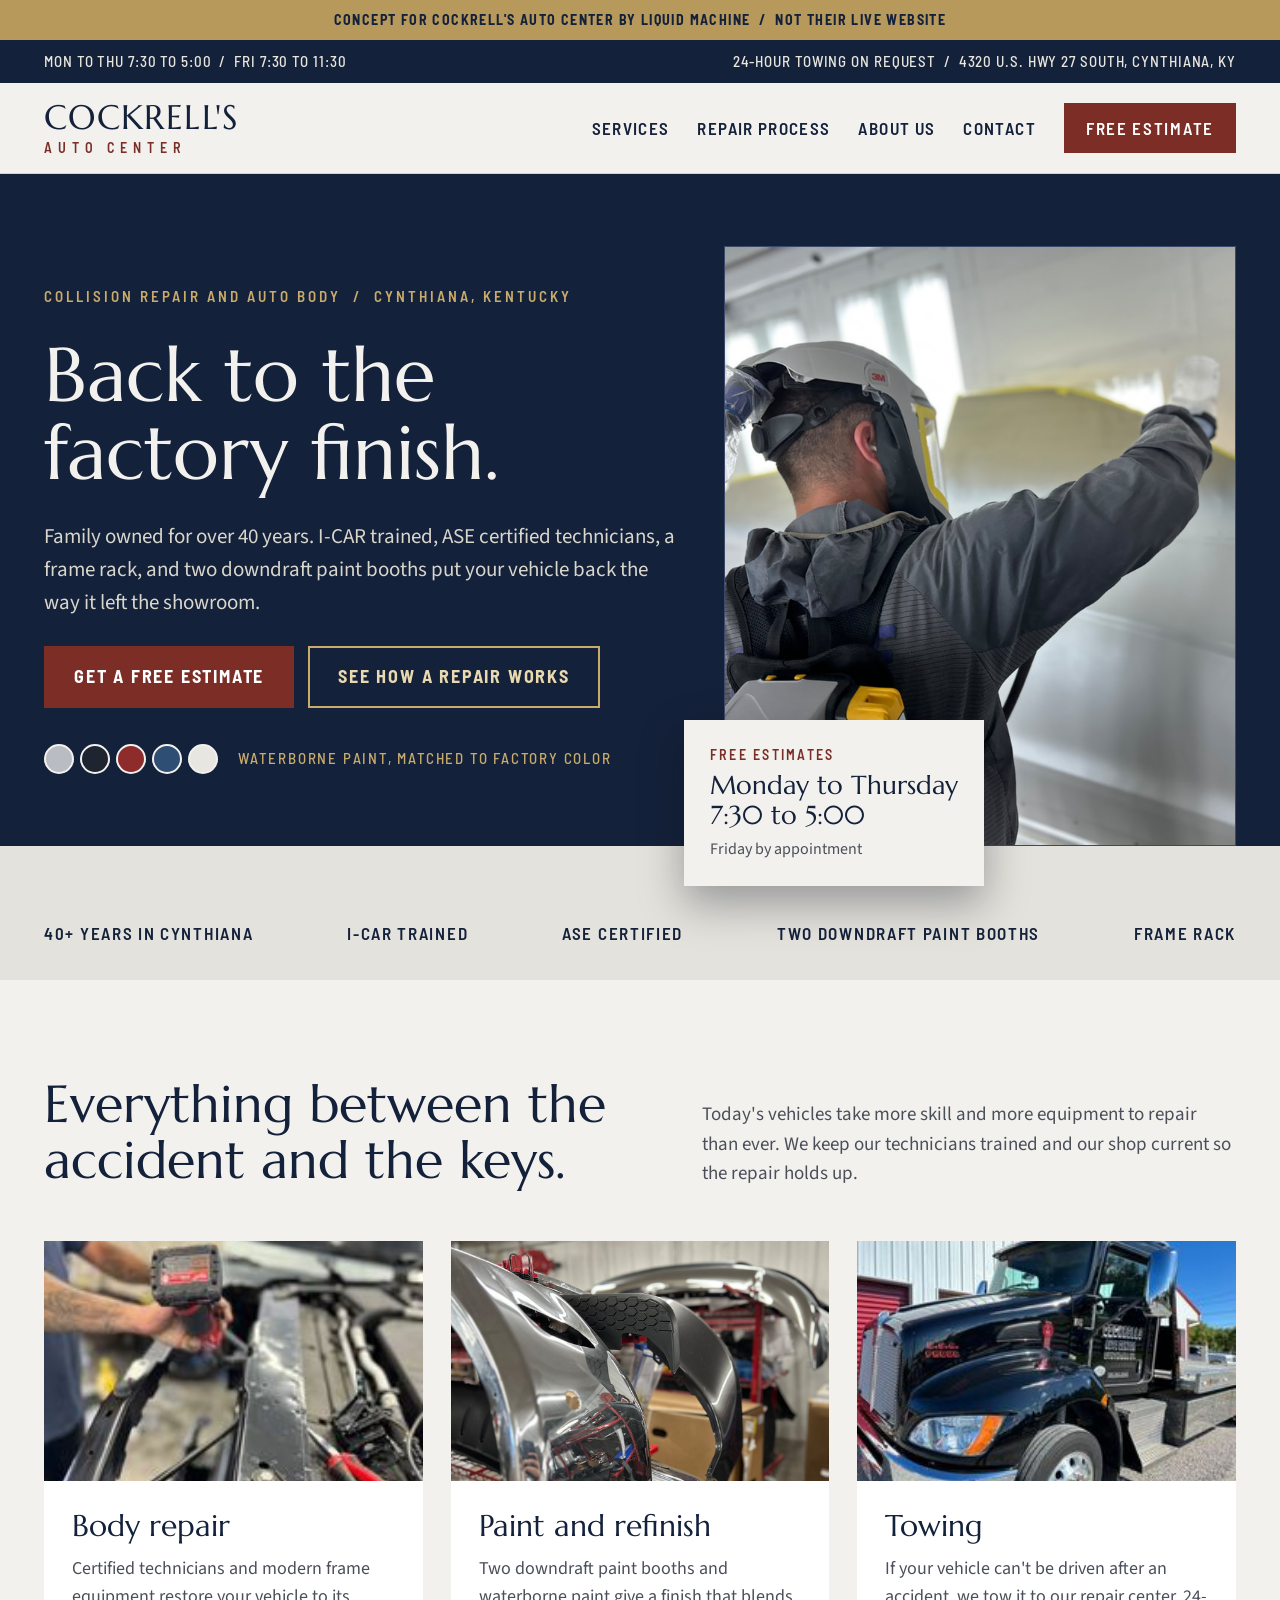
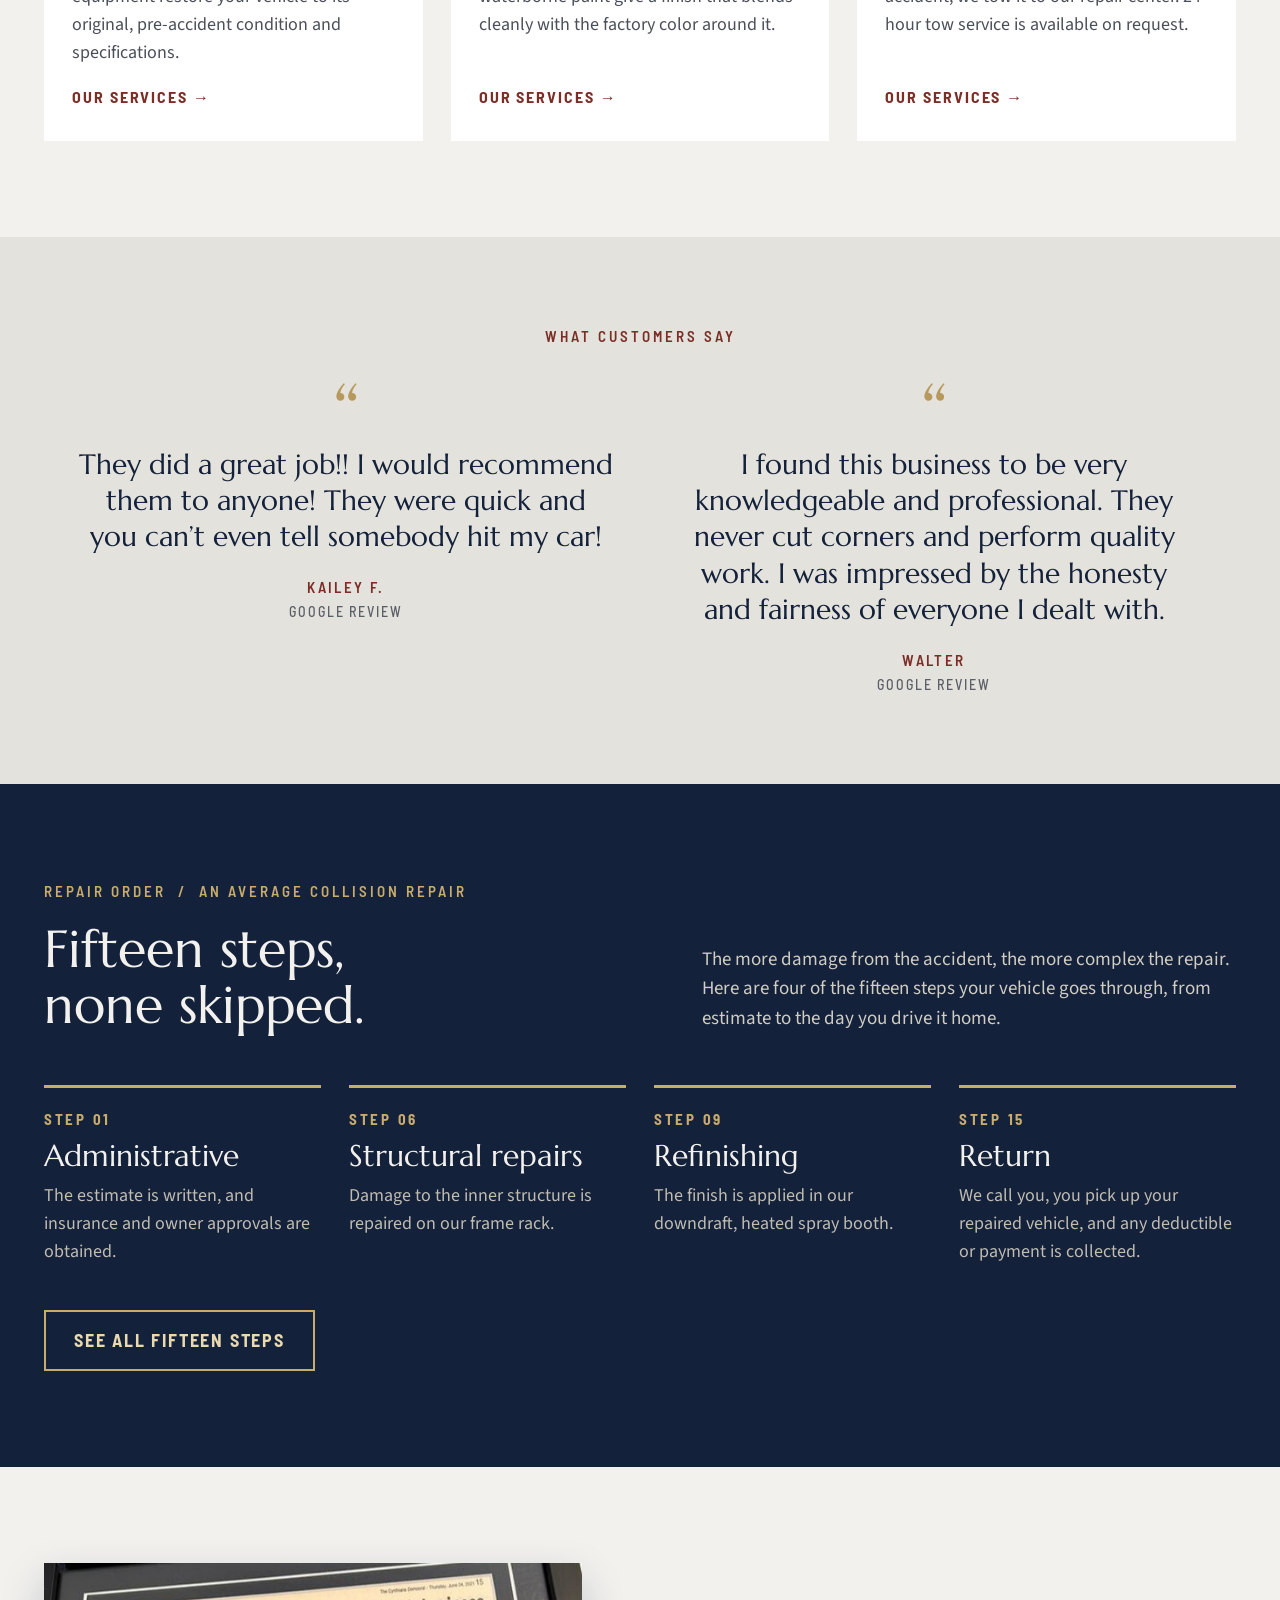
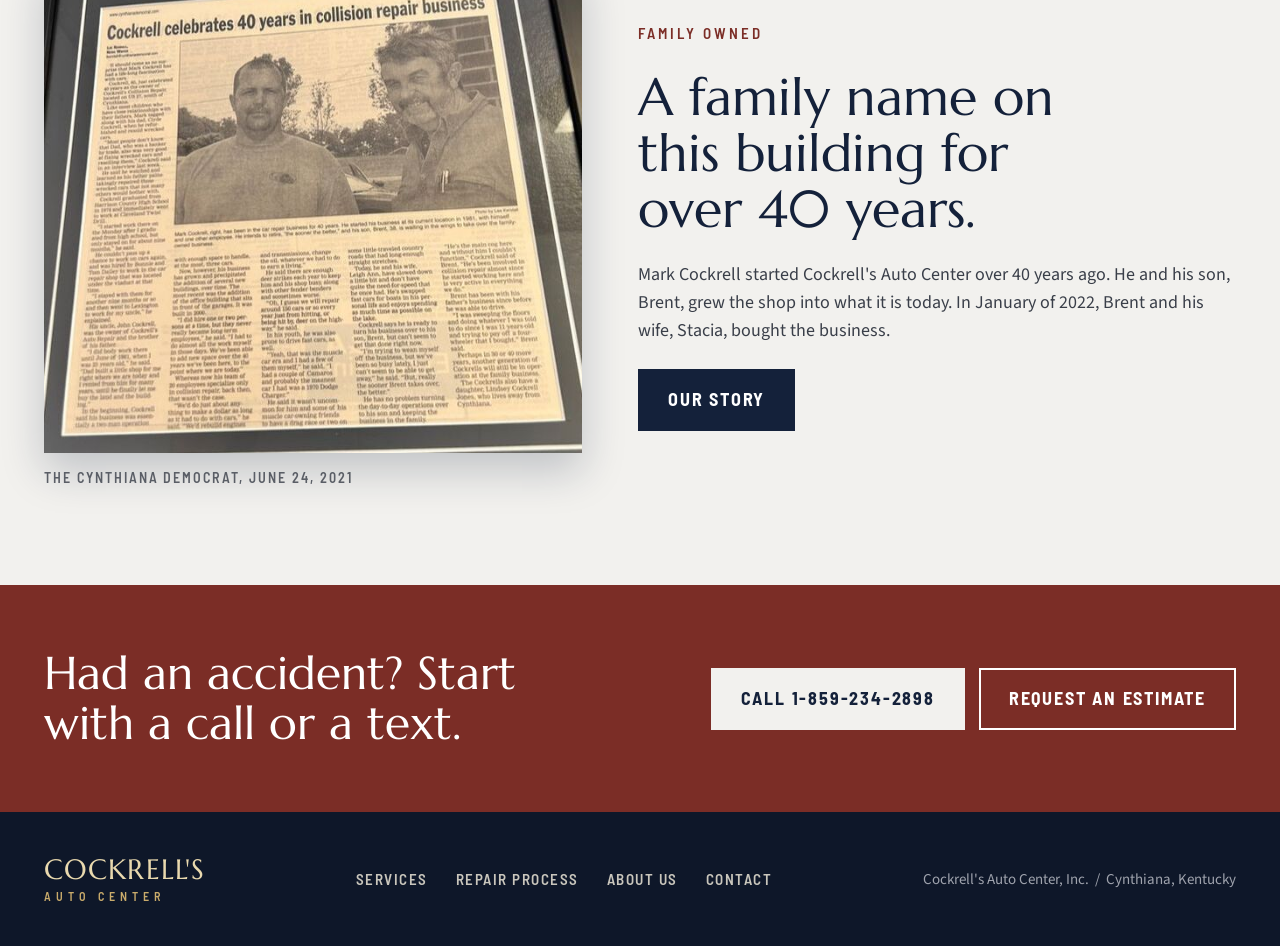
==== commit e3113f37: "Add customer reviews section to Cockrell's concept home page Co-Authored-By: Claude Sonnet 5.5 <nore" ====
--- a/cockrells/index.html
+++ b/cockrells/index.html
@@ -56,6 +56,18 @@
   </div>
 </div></div>
 
+<div class="review"><div class="wrap">
+  <span class="lab" style="color:var(--brick)">What customers say</span>
+  <div class="rqs">
+    <figure class="rq"><span class="mark" aria-hidden="true">&ldquo;</span>
+      <blockquote>They did a great job!! I would recommend them to anyone! They were quick and you can’t even tell somebody hit my car!</blockquote>
+      <figcaption class="who">Kailey F.<small>Google review</small></figcaption></figure>
+    <figure class="rq"><span class="mark" aria-hidden="true">&ldquo;</span>
+      <blockquote>I found this business to be very knowledgeable and professional. They never cut corners and perform quality work. I was impressed by the honesty and fairness of everyone I dealt with.</blockquote>
+      <figcaption class="who">Walter<small>Google review</small></figcaption></figure>
+  </div>
+</div></div>
+
 <div class="sec dark"><div class="wrap">
   <div class="sechead"><div style="flex:1 1 420px;display:flex;flex-direction:column;gap:18px"><span class="lab" style="color:var(--gold2)">Repair order &nbsp;/&nbsp; an average collision repair</span><h2 style="flex:none">Fifteen steps, none skipped.</h2></div>
   <p>The more damage from the accident, the more complex the repair. Here are four of the fifteen steps your vehicle goes through, from estimate to the day you drive it home.</p></div>
--- a/cockrells/style.css
+++ b/cockrells/style.css
@@ -181,3 +181,13 @@
 .sec.dark .s3 h3{color:var(--ground)}
 .sec.dark .s3 p{color:#BFBCB2}
 .pagehead + .sec.dark{padding-top:8px;border-top:1px solid #2A3A5C}
+
+/* customer review */
+.review{background:var(--ground2)}
+.review .wrap{padding-top:88px;padding-bottom:88px;display:flex;flex-direction:column;align-items:center;gap:40px}
+.rqs{display:flex;flex-wrap:wrap;gap:48px;justify-content:center;width:100%}
+.rq{flex:1 1 380px;max-width:540px;margin:0;display:flex;flex-direction:column;align-items:center;text-align:center;gap:20px}
+.rq .mark{font-family:'Marcellus',serif;font-size:84px;line-height:.6;color:var(--gold);height:38px}
+.rq blockquote{margin:0;font-family:'Marcellus',serif;font-size:clamp(22px,2.4vw,28px);line-height:1.3;color:var(--navy);text-wrap:balance}
+.review .who{display:flex;flex-direction:column;gap:2px;font-family:'Barlow Semi Condensed',sans-serif;font-weight:600;font-size:15px;letter-spacing:.16em;text-transform:uppercase;color:var(--brick)}
+.review .who small{font-size:14px;letter-spacing:.14em;font-weight:500;color:#5A5E66}
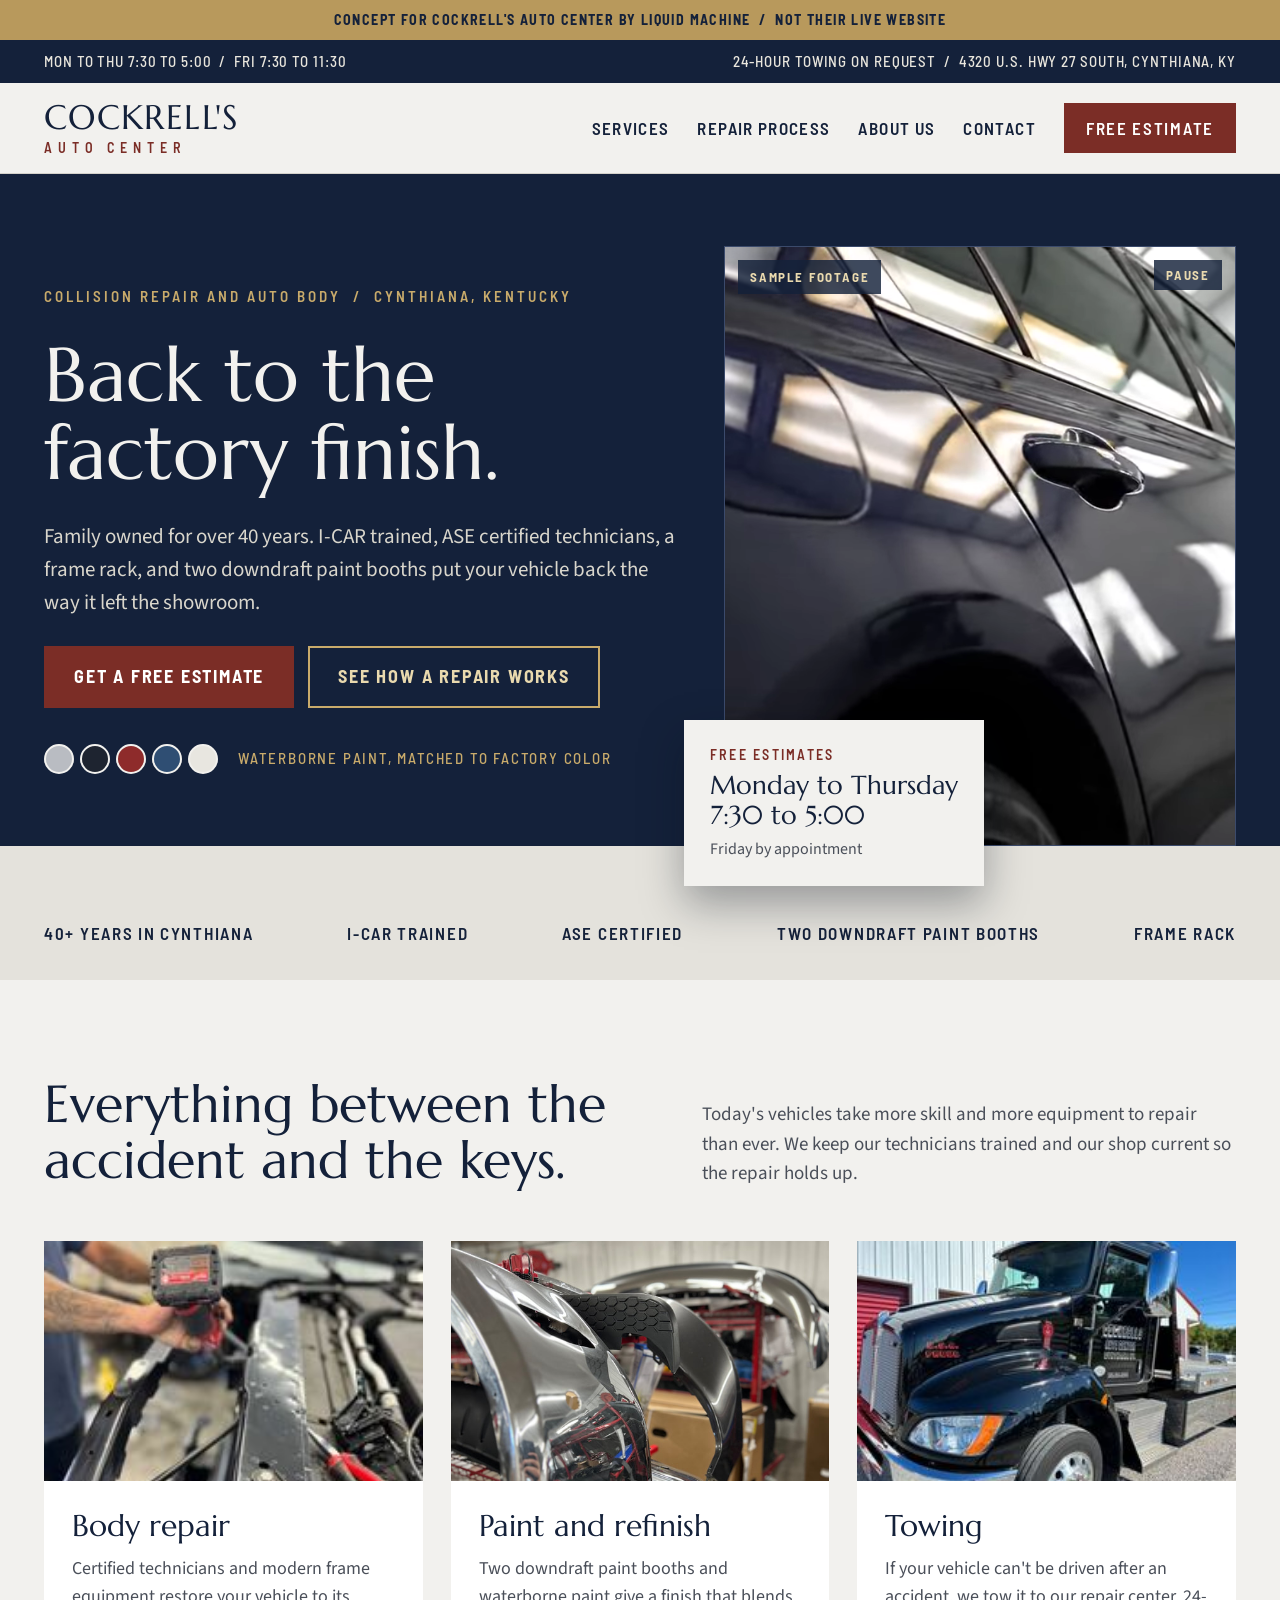
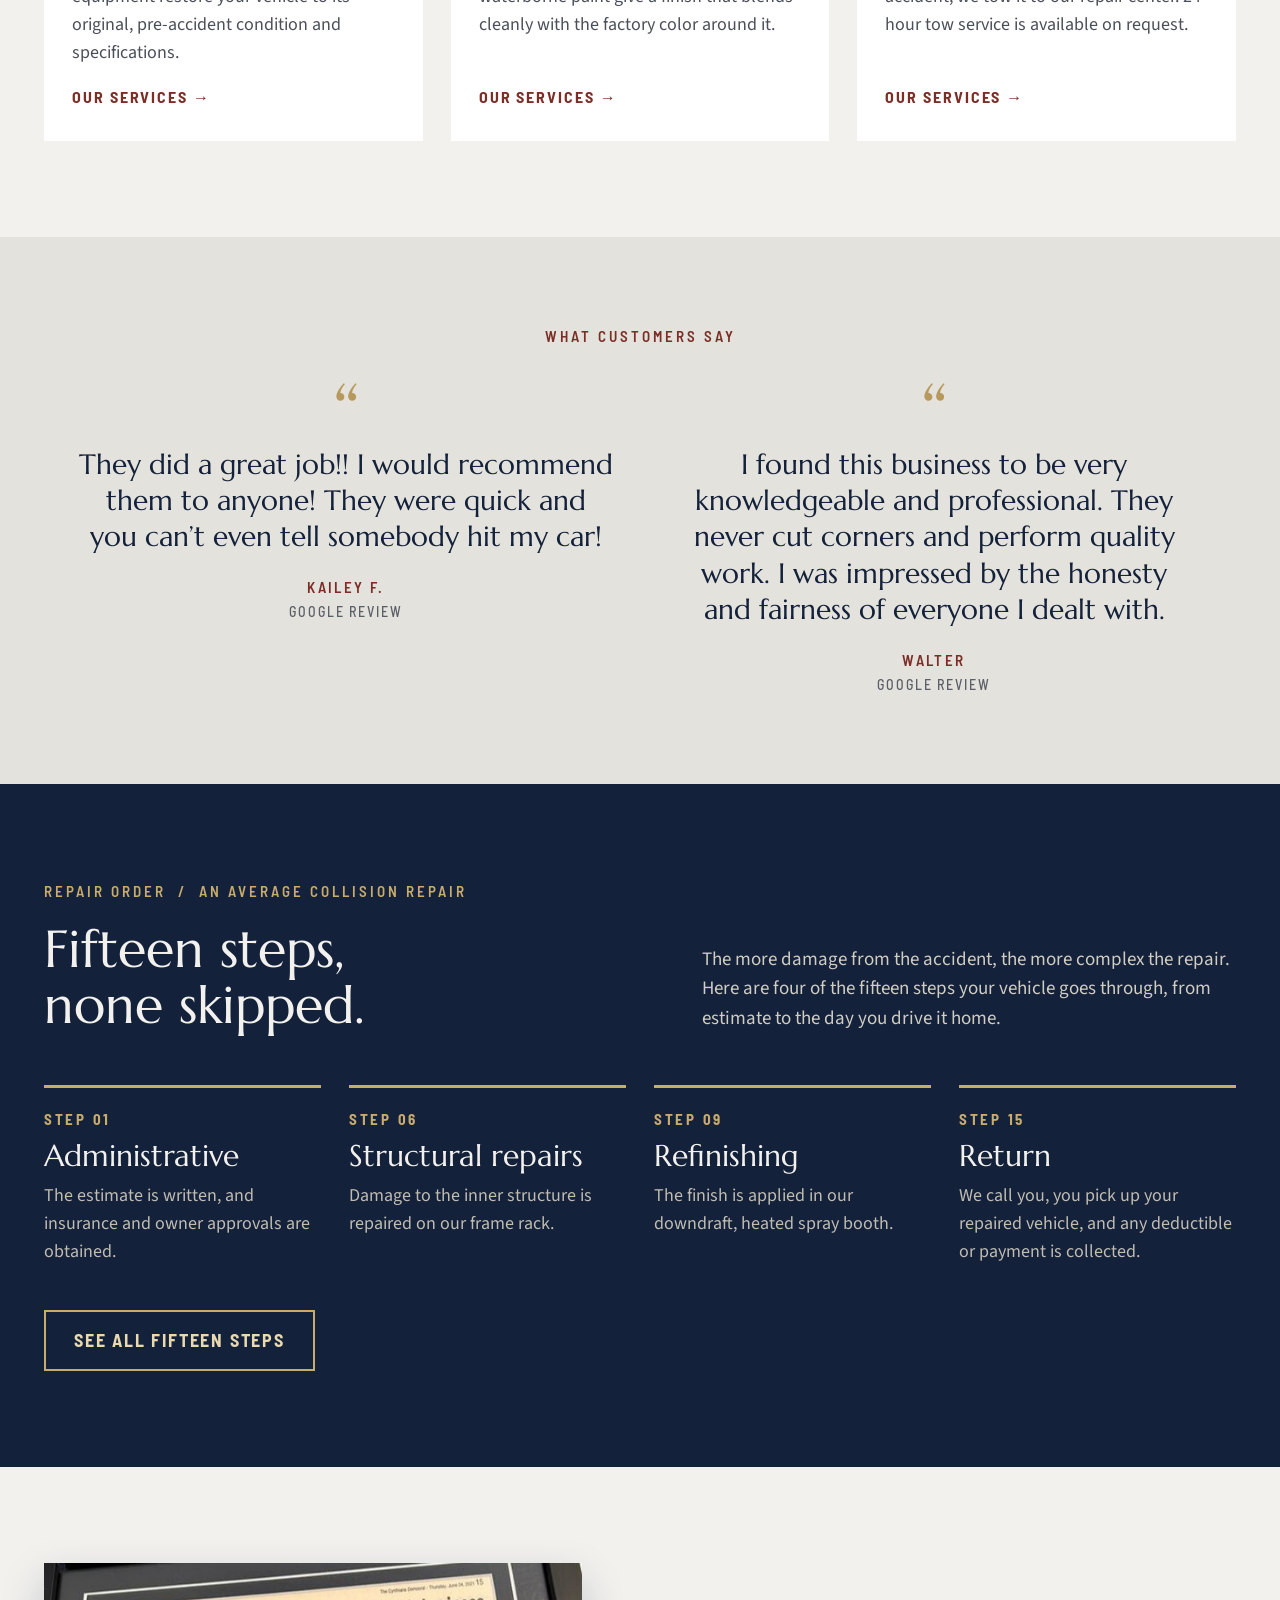
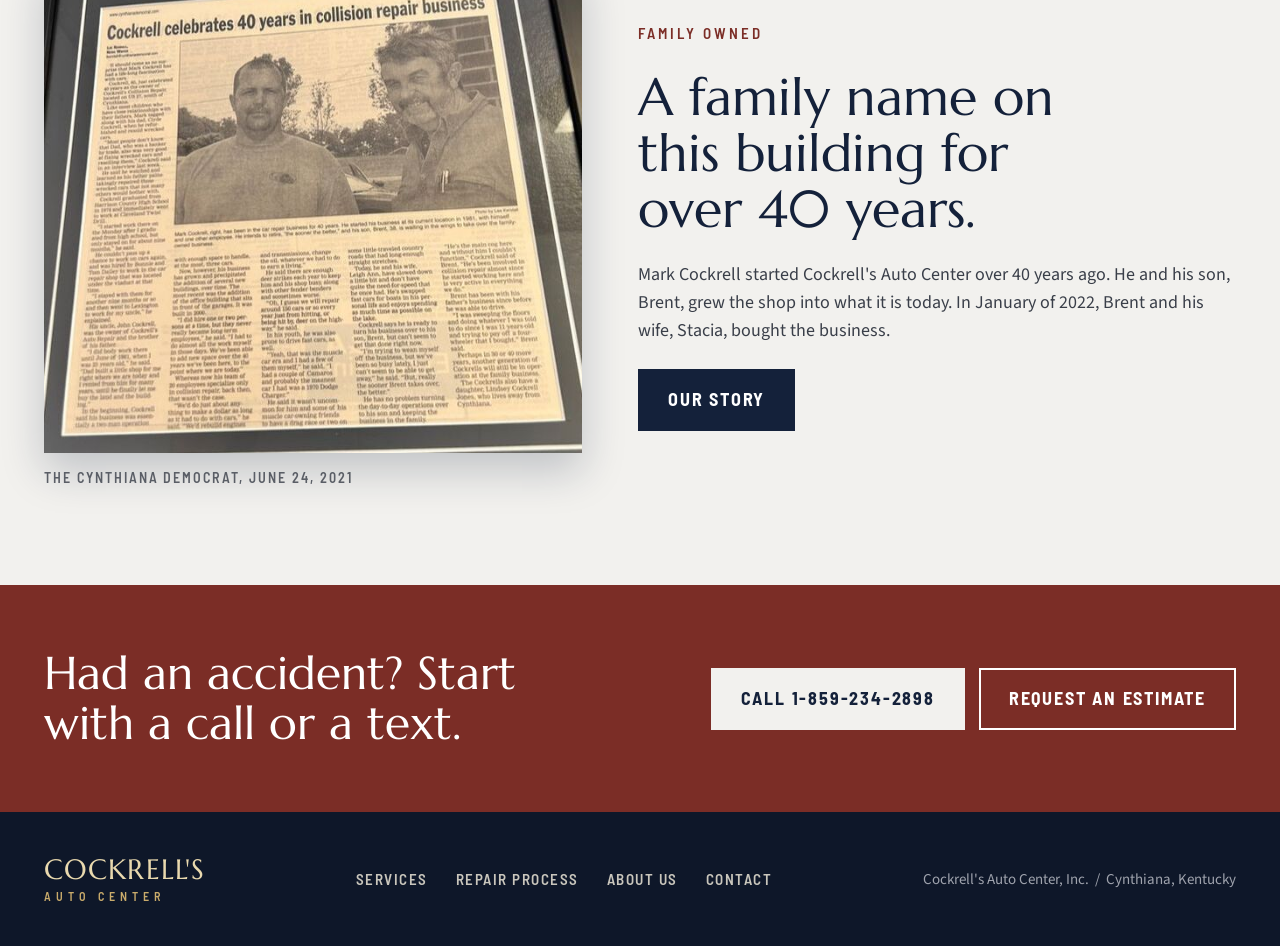
==== commit 27308bf9: "Add sample hero video loop (desktop only) to Cockrell's concept home page Co-Authored-By: Claude Son" ====
--- a/cockrells/index.html
+++ b/cockrells/index.html
@@ -38,6 +38,9 @@
   </div>
   <div class="media">
     <img src="/cockrells/img/painter.jpg" alt="A Cockrell's painter in a respirator hood spraying a vehicle in the paint booth">
+    <video class="herovid" id="herovid" muted loop playsinline preload="none" aria-hidden="true" tabindex="-1" data-src="/cockrells/video/hero-sample.mp4" data-src-webm="/cockrells/video/hero-sample.webm"></video>
+    <span class="vidtag" id="vidtag">Sample footage</span>
+    <button class="vidpause" id="vidpause" type="button" aria-label="Pause background video">Pause</button>
     <div class="floatcard"><span class="lab">Free estimates</span><span class="disp">Monday to Thursday<br>7:30 to 5:00</span><small>Friday by appointment</small></div>
   </div>
 </div></div>
@@ -93,5 +96,23 @@
   <div class="links"><a href="/cockrells/services/">Services</a><a href="/cockrells/process/">Repair Process</a><a href="/cockrells/about/">About Us</a><a href="/cockrells/contact/">Contact</a></div>
   <small>Cockrell's Auto Center, Inc. &nbsp;/&nbsp; Cynthiana, Kentucky</small>
 </div></div>
+<script>
+(function(){
+  var v=document.getElementById('herovid');
+  if(!v)return;
+  var wide=window.matchMedia('(min-width:701px)').matches;
+  var calm=window.matchMedia('(prefers-reduced-motion: reduce)').matches;
+  if(!wide||calm)return;
+  var mp4=v.canPlayType('video/mp4; codecs="avc1.42E01E"');
+  v.src=mp4?v.getAttribute('data-src'):v.getAttribute('data-src-webm');
+  v.addEventListener('playing',function(){document.body.classList.add('vid-on');});
+  var p=v.play();if(p&&p.catch)p.catch(function(){});
+  var b=document.getElementById('vidpause');
+  b.addEventListener('click',function(){
+    if(v.paused){v.play();b.textContent='Pause';b.setAttribute('aria-label','Pause background video');}
+    else{v.pause();b.textContent='Play';b.setAttribute('aria-label','Play background video');}
+  });
+})();
+</script>
 </body>
 </html>
--- a/cockrells/style.css
+++ b/cockrells/style.css
@@ -191,3 +191,11 @@
 .rq blockquote{margin:0;font-family:'Marcellus',serif;font-size:clamp(22px,2.4vw,28px);line-height:1.3;color:var(--navy);text-wrap:balance}
 .review .who{display:flex;flex-direction:column;gap:2px;font-family:'Barlow Semi Condensed',sans-serif;font-weight:600;font-size:15px;letter-spacing:.16em;text-transform:uppercase;color:var(--brick)}
 .review .who small{font-size:14px;letter-spacing:.14em;font-weight:500;color:#5A5E66}
+
+/* hero video (desktop only, loaded by script) */
+.hero .media .herovid{position:absolute;top:0;left:0;width:100%;height:600px;object-fit:cover;opacity:0;transition:opacity .6s;border:1px solid #3B4A6B;background:#14213A}
+body.vid-on .hero .media .herovid{opacity:1}
+.vidtag,.vidpause{display:none;position:absolute;top:14px;font-family:'Barlow Semi Condensed',sans-serif;font-weight:700;font-size:13px;letter-spacing:.14em;text-transform:uppercase;background:rgba(20,33,58,.82);color:#E9D9AE;padding:7px 12px;border:0}
+.vidtag{left:14px}
+.vidpause{right:14px;cursor:pointer}
+body.vid-on .vidtag,body.vid-on .vidpause{display:block}
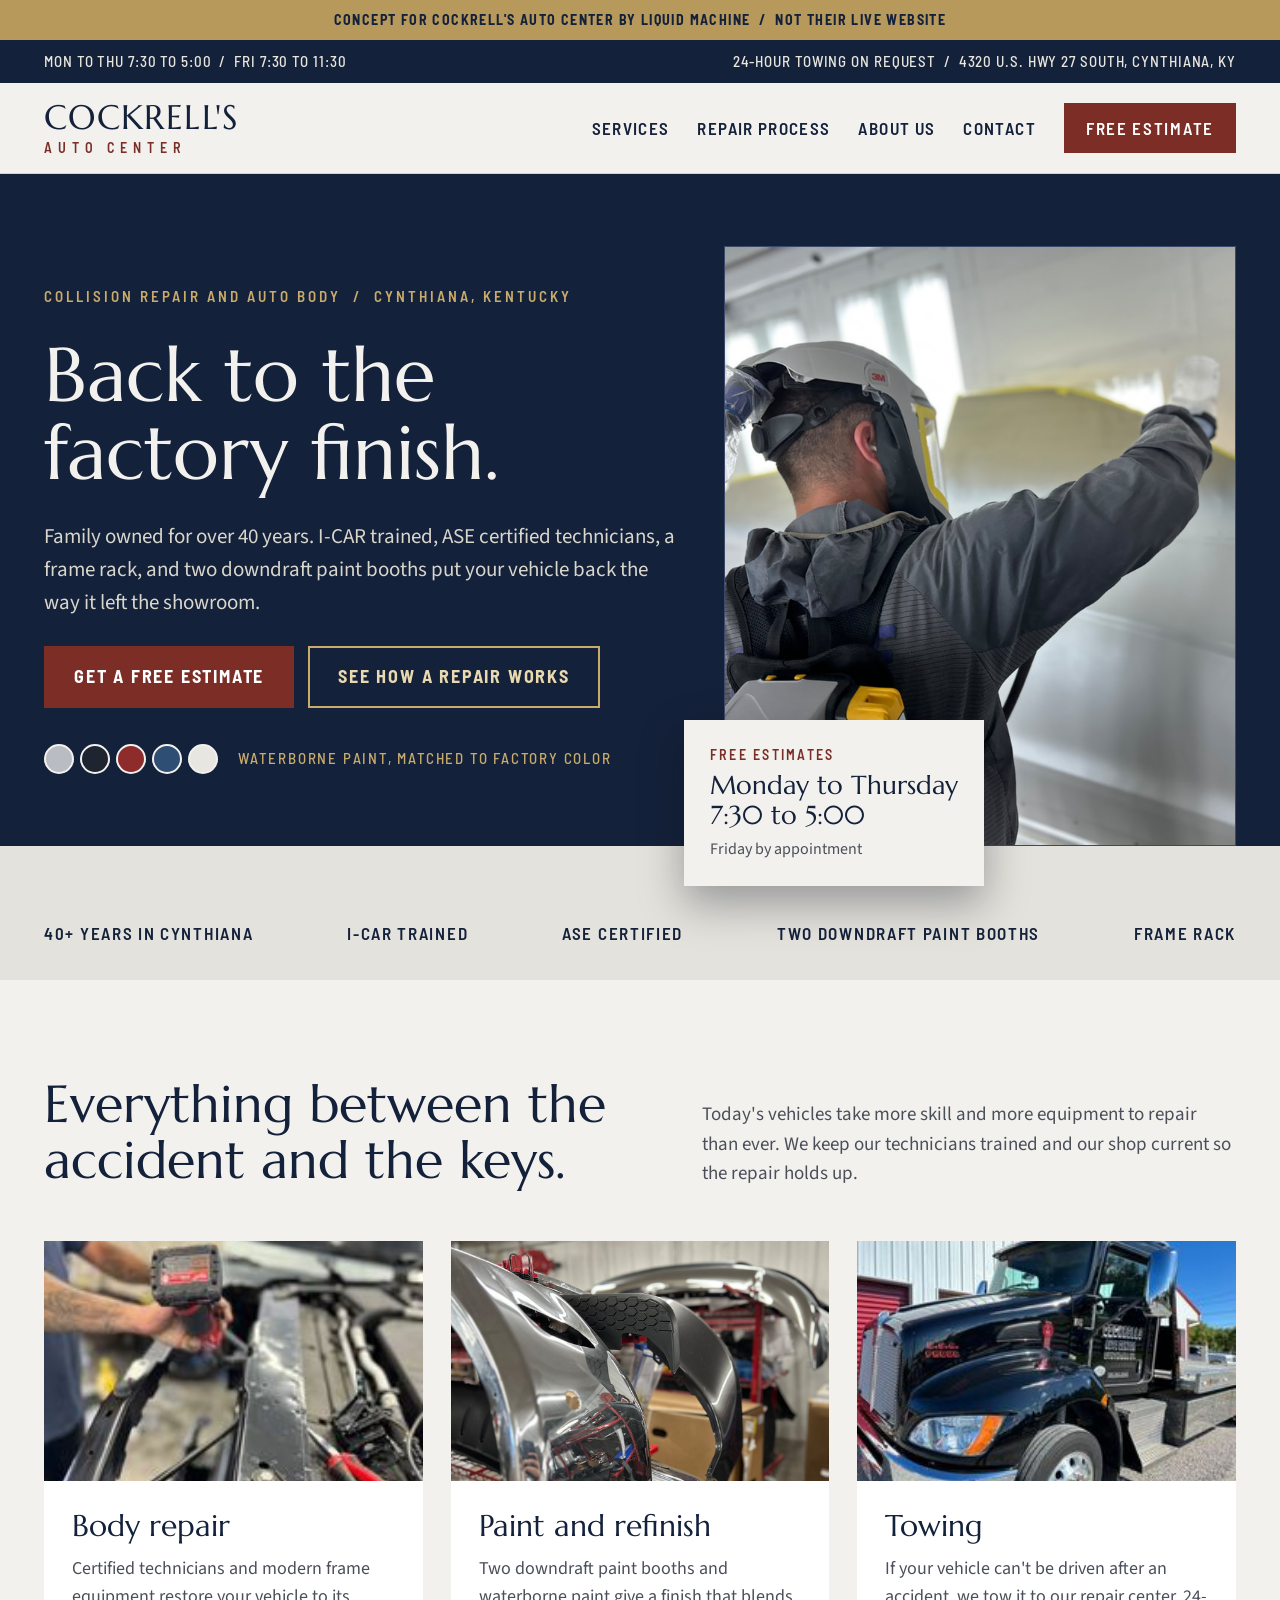
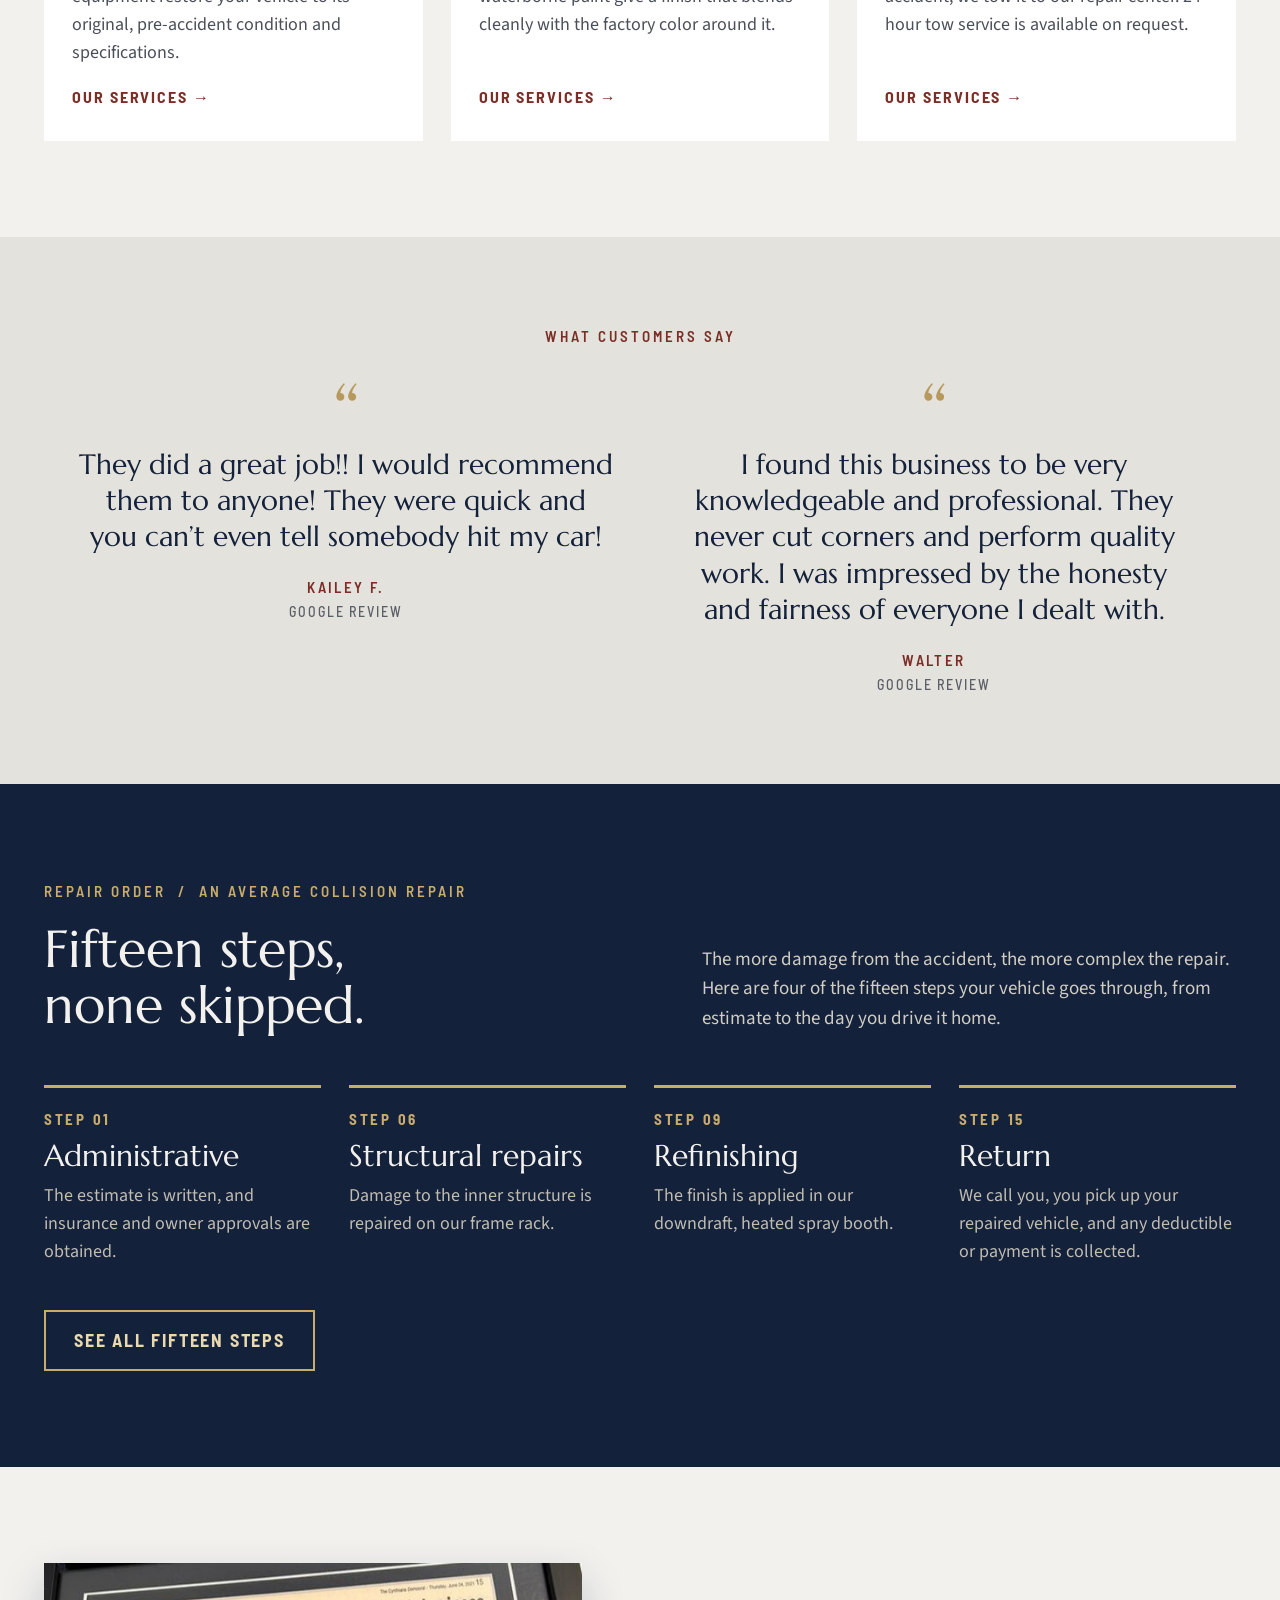
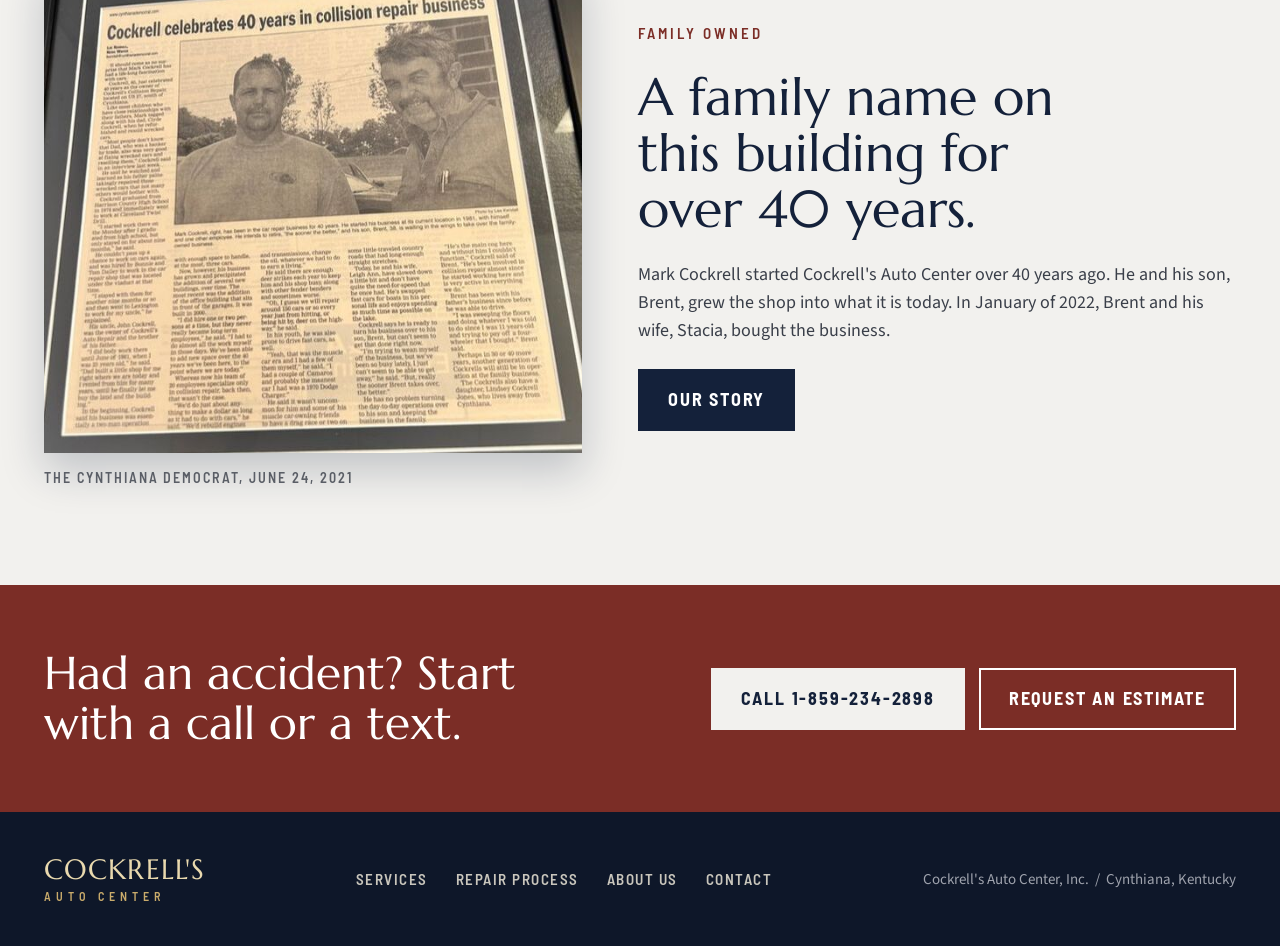
==== commit 096fd5ad: "Revert hero video: back to the painter photo Co-Authored-By: Claude Sonnet 5.5 <noreply@anthropic.co" ====
--- a/cockrells/index.html
+++ b/cockrells/index.html
@@ -38,9 +38,6 @@
   </div>
   <div class="media">
     <img src="/cockrells/img/painter.jpg" alt="A Cockrell's painter in a respirator hood spraying a vehicle in the paint booth">
-    <video class="herovid" id="herovid" muted loop playsinline preload="none" aria-hidden="true" tabindex="-1" data-src="/cockrells/video/hero-sample.mp4" data-src-webm="/cockrells/video/hero-sample.webm"></video>
-    <span class="vidtag" id="vidtag">Sample footage</span>
-    <button class="vidpause" id="vidpause" type="button" aria-label="Pause background video">Pause</button>
     <div class="floatcard"><span class="lab">Free estimates</span><span class="disp">Monday to Thursday<br>7:30 to 5:00</span><small>Friday by appointment</small></div>
   </div>
 </div></div>
@@ -96,23 +93,5 @@
   <div class="links"><a href="/cockrells/services/">Services</a><a href="/cockrells/process/">Repair Process</a><a href="/cockrells/about/">About Us</a><a href="/cockrells/contact/">Contact</a></div>
   <small>Cockrell's Auto Center, Inc. &nbsp;/&nbsp; Cynthiana, Kentucky</small>
 </div></div>
-<script>
-(function(){
-  var v=document.getElementById('herovid');
-  if(!v)return;
-  var wide=window.matchMedia('(min-width:701px)').matches;
-  var calm=window.matchMedia('(prefers-reduced-motion: reduce)').matches;
-  if(!wide||calm)return;
-  var mp4=v.canPlayType('video/mp4; codecs="avc1.42E01E"');
-  v.src=mp4?v.getAttribute('data-src'):v.getAttribute('data-src-webm');
-  v.addEventListener('playing',function(){document.body.classList.add('vid-on');});
-  var p=v.play();if(p&&p.catch)p.catch(function(){});
-  var b=document.getElementById('vidpause');
-  b.addEventListener('click',function(){
-    if(v.paused){v.play();b.textContent='Pause';b.setAttribute('aria-label','Pause background video');}
-    else{v.pause();b.textContent='Play';b.setAttribute('aria-label','Play background video');}
-  });
-})();
-</script>
 </body>
 </html>
--- a/cockrells/style.css
+++ b/cockrells/style.css
@@ -191,11 +191,3 @@
 .rq blockquote{margin:0;font-family:'Marcellus',serif;font-size:clamp(22px,2.4vw,28px);line-height:1.3;color:var(--navy);text-wrap:balance}
 .review .who{display:flex;flex-direction:column;gap:2px;font-family:'Barlow Semi Condensed',sans-serif;font-weight:600;font-size:15px;letter-spacing:.16em;text-transform:uppercase;color:var(--brick)}
 .review .who small{font-size:14px;letter-spacing:.14em;font-weight:500;color:#5A5E66}
-
-/* hero video (desktop only, loaded by script) */
-.hero .media .herovid{position:absolute;top:0;left:0;width:100%;height:600px;object-fit:cover;opacity:0;transition:opacity .6s;border:1px solid #3B4A6B;background:#14213A}
-body.vid-on .hero .media .herovid{opacity:1}
-.vidtag,.vidpause{display:none;position:absolute;top:14px;font-family:'Barlow Semi Condensed',sans-serif;font-weight:700;font-size:13px;letter-spacing:.14em;text-transform:uppercase;background:rgba(20,33,58,.82);color:#E9D9AE;padding:7px 12px;border:0}
-.vidtag{left:14px}
-.vidpause{right:14px;cursor:pointer}
-body.vid-on .vidtag,body.vid-on .vidpause{display:block}
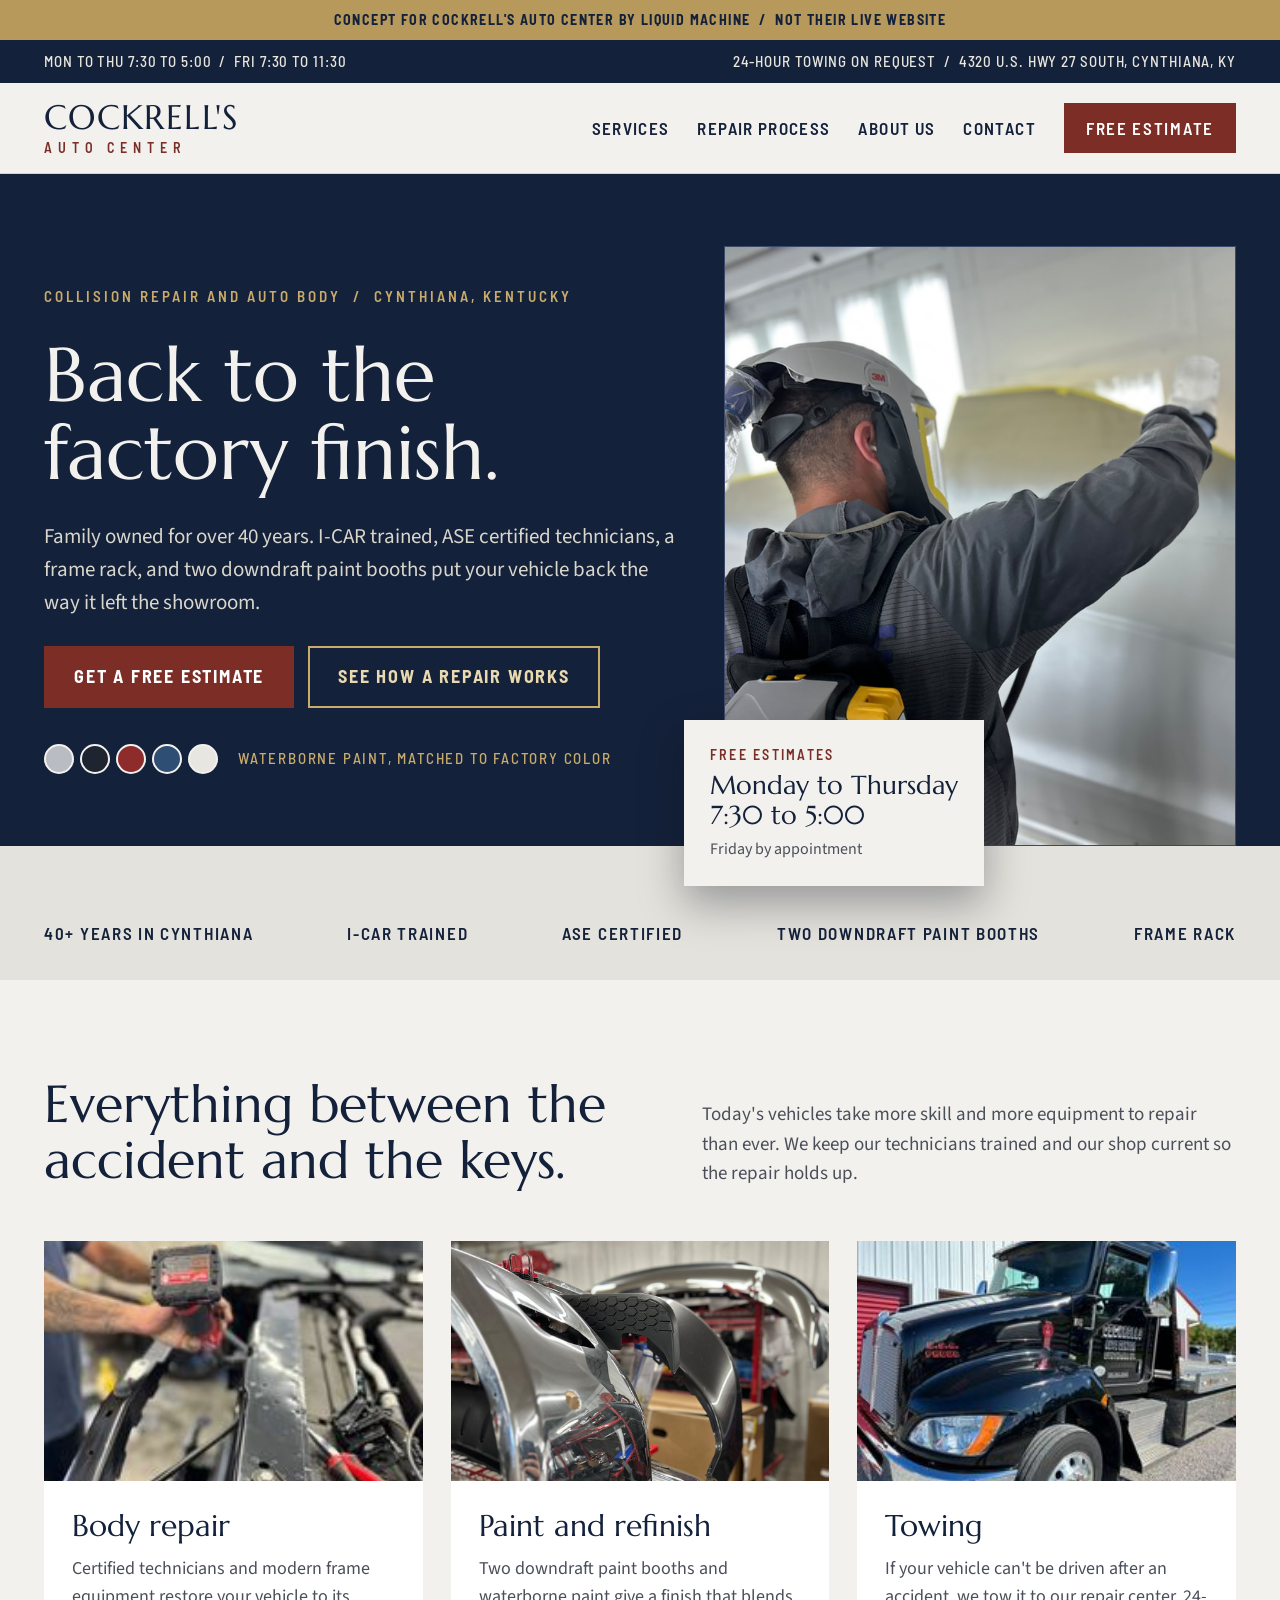
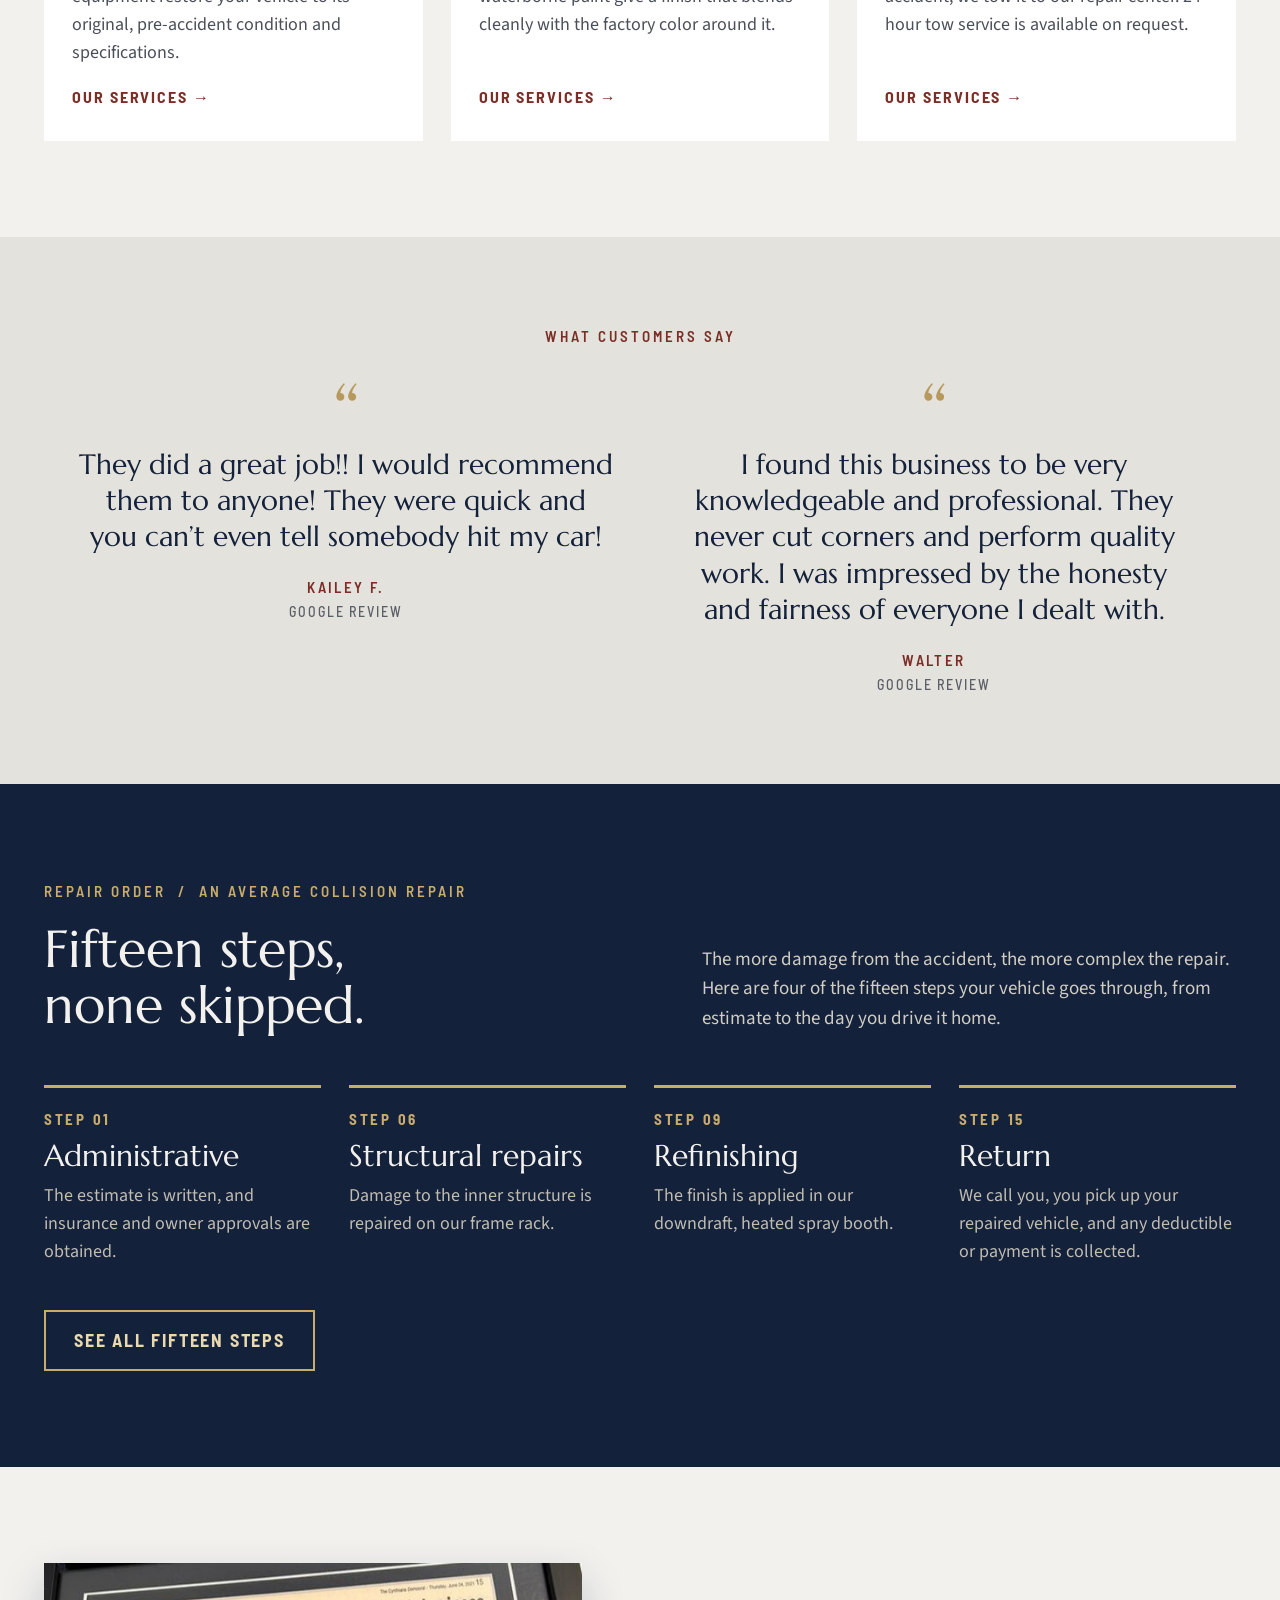
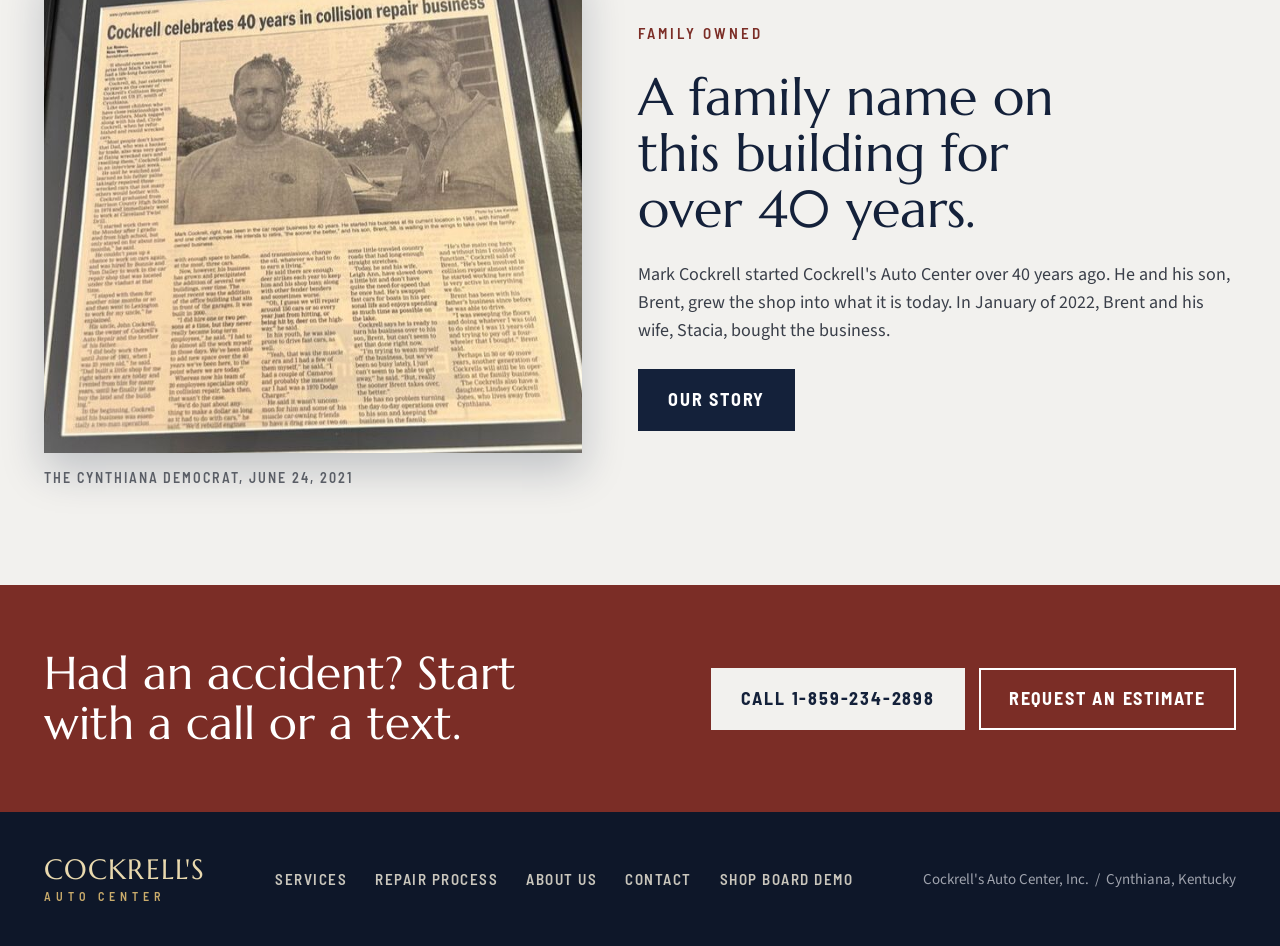
==== commit 0832f736: "Link to the shop board demo from every Cockrell's demo page footer Co-Authored-By: Claude Sonnet 5.5" ====
--- a/cockrells/index.html
+++ b/cockrells/index.html
@@ -90,7 +90,7 @@
 </div></div>
 <div class="foot"><div class="wrap">
   <a class="logo" href="/cockrells/"><b>COCKRELL'S</b><i>AUTO CENTER</i></a>
-  <div class="links"><a href="/cockrells/services/">Services</a><a href="/cockrells/process/">Repair Process</a><a href="/cockrells/about/">About Us</a><a href="/cockrells/contact/">Contact</a></div>
+  <div class="links"><a href="/cockrells/services/">Services</a><a href="/cockrells/process/">Repair Process</a><a href="/cockrells/about/">About Us</a><a href="/cockrells/contact/">Contact</a><a href="/cockrells/shop-board/">Shop Board Demo</a></div>
   <small>Cockrell's Auto Center, Inc. &nbsp;/&nbsp; Cynthiana, Kentucky</small>
 </div></div>
 </body>
